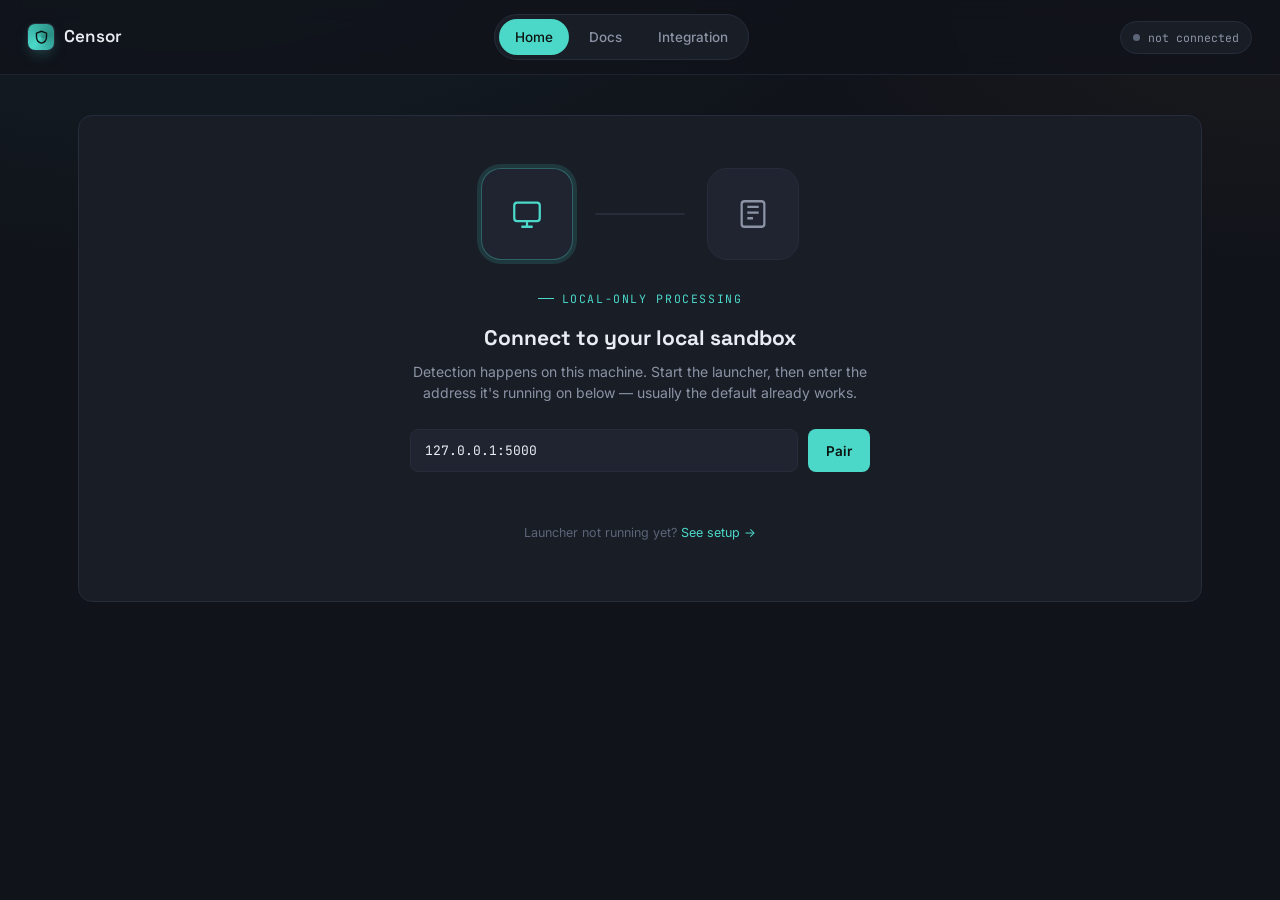
==== index.html @ 6fe1a3d7 "Initial Commit" ====
<!DOCTYPE html>
<html lang="en">
<head>
<meta charset="UTF-8" />
<meta name="viewport" content="width=device-width, initial-scale=1" />
<title>Censor — local content-shield</title>
<link rel="preconnect" href="https://fonts.googleapis.com">
<link href="https://fonts.googleapis.com/css2?family=Space+Grotesk:wght@500;600;700&family=Inter:wght@400;500;600&family=JetBrains+Mono:wght@400;500;600&display=swap" rel="stylesheet">
<link rel="stylesheet" href="styles.css" />
</head>
<body>

<nav class="navbar">
  <a href="#/" class="brand">
    <span class="brand-mark">
      <svg viewBox="0 0 24 24" fill="none" stroke="#0a1512" stroke-width="2.2"><path d="M12 2 4 5v6c0 5 3.4 8.7 8 10 4.6-1.3 8-5 8-10V5l-8-3Z"/></svg>
    </span>
    Censor
  </a>
  <div class="nav-links" id="navLinks">
    <a href="#/" data-route="/">Home</a>
    <a href="#/docs" data-route="/docs">Docs</a>
    <a href="#/integration" data-route="/integration">Integration</a>
  </div>
  <div class="nav-status" id="navStatus">
    <span class="status-dot"></span>
    <span id="navStatusText">not connected</span>
  </div>
</nav>

<div class="shell">

  <section class="view" id="view-home" data-view="/">

    <div id="gate" class="panel gate">
      <div class="pairing">
        <div class="pair-node linked" id="nodeBrowser">
          <svg viewBox="0 0 24 24" fill="none" stroke="currentColor" stroke-width="1.6"><rect x="3" y="4" width="18" height="13" rx="2"/><path d="M8 21h8M12 17v4"/></svg>
        </div>
        <div class="pair-link" id="pairLink"></div>
        <div class="pair-node" id="nodeSandbox">
          <svg viewBox="0 0 24 24" fill="none" stroke="currentColor" stroke-width="1.6"><rect x="4" y="3" width="16" height="18" rx="2"/><path d="M8 7h8M8 11h8M8 15h4"/></svg>
        </div>
      </div>

      <div class="eyebrow" style="justify-content:center">local-only processing</div>
      <h2 id="gateTitle">Pair with your sandbox</h2>
      <p class="gate-sub" id="gateSub">
        Nothing gets analyzed on a server we run. Detection happens on your own machine —
        download the launcher, start the sandbox, and paste the connection code it prints
        below to pair this tab with it.
      </p>

      <form class="connect-form" id="connectForm">
        <input type="text" id="connectInput" placeholder="paste connection code or full URL — e.g. 8f2a-91cd or https://…" autocomplete="off" spellcheck="false" />
        <button type="submit" class="btn btn-accent" id="connectBtn">Pair</button>
      </form>
      <div class="gate-error" id="gateError"></div>
      <p class="gate-hint" id="gateHint">
        Don't have the launcher yet? <a href="#/integration">Get the sandbox script →</a>
      </p>
    </div>

    <div id="app" style="display:none">
      <div class="eyebrow">sandbox paired · <span id="connectedTo" style="color:var(--muted)"></span></div>
      <h1 class="page-title">Analyze &amp; censor</h1>
      <p class="page-sub">Drop an image for instant region detection, or queue mp4s — each video processes independently on your sandbox.</p>

      <div class="app-grid">

        <div style="display:flex; flex-direction:column; gap:18px;">

          <div class="panel">
            <div class="panel-body">
              <label id="dropZone" class="dropzone">
                <input type="file" id="fileInput" accept="image/*,video/mp4" multiple class="hidden" style="display:none" />
                <svg viewBox="0 0 24 24" fill="none" stroke="currentColor" stroke-width="1.6"><path d="M12 16V4M7 9l5-5 5 5M4 20h16"/></svg>
                <div class="dz-label" id="dropLabel">Choose or drag image(s) or mp4(s)</div>
                <div class="dz-sub">Multiple mp4s process concurrently on the sandbox</div>
              </label>
              <button id="analyzeBtn" class="btn btn-accent btn-block" style="margin-top:14px" disabled>
                <svg width="15" height="15" viewBox="0 0 24 24" fill="none" stroke="currentColor" stroke-width="2"><circle cx="12" cy="12" r="9"/><circle cx="12" cy="12" r="2.5"/></svg>
                <span id="analyzeLabel">Analyze &amp; censor</span>
              </button>
              <button id="resetBtn" class="btn btn-ghost btn-block" style="margin-top:8px">Reset</button>
              <div class="status-line" id="statusMsg"></div>
            </div>
          </div>

          <div class="panel">
            <div class="panel-head">Censor options</div>
            <div class="panel-body" style="display:flex; flex-direction:column; gap:16px;">
              <div>
                <div class="field-label">Style</div>
                <div class="opt-row">
                  <label class="chip"><input type="radio" name="style" value="blur" checked /> Blur</label>
                  <label class="chip"><input type="radio" name="style" value="box" /> Black box</label>
                </div>
              </div>
              <div>
                <div class="field-label">Regions</div>
                <div class="opt-row" style="flex-direction:column; gap:10px;">
                  <label class="chip"><input type="checkbox" id="censorGenitals" checked /> Genitalia / anus</label>
                  <label class="chip"><input type="checkbox" id="censorBreasts" checked /> Breasts</label>
                  <label class="chip"><input type="checkbox" id="censorButtocks" /> Buttocks</label>
                  <label class="chip"><input type="checkbox" id="censorFeet" /> Feet</label>
                  <label class="chip"><input type="checkbox" id="censorFace" /> Face</label>
                  <label class="chip"><input type="checkbox" id="censorBelly" /> Belly</label>
                  <label class="chip"><input type="checkbox" id="censorArmpits" /> Armpits</label>
                </div>
              </div>

              <div id="samplingWrap" style="display:none; border-top:1px solid var(--border); padding-top:14px;">
                <div style="display:flex; justify-content:space-between; margin-bottom:6px;">
                  <span class="field-label" style="margin:0">Detection sample rate</span>
                  <span id="sampleValueLabel" style="font-family:var(--font-mono); font-size:11px; color:var(--accent)">every 5 frames</span>
                </div>
                <input type="range" id="sampleEvery" min="1" max="30" value="5" style="width:100%; accent-color:var(--accent)">
              </div>

              <label class="chip" id="showAllWrap" style="border-top:1px solid var(--border); padding-top:14px;">
                <input type="checkbox" id="showAllToggle" /> Show all detected boxes (debug)
              </label>
            </div>
          </div>

          <div class="panel" id="logCard">
            <div class="panel-head">Detection coordinates <span class="muted-tag" id="logCount"></span></div>
            <div class="panel-body" style="max-height:320px; overflow-y:auto;">
              <div id="logEmpty" style="text-align:center; color:var(--muted-2); font-size:13px; padding:30px 0;">
                No regions detected yet. Upload an image and run analysis.
              </div>
              <div id="logList" style="display:none"></div>
            </div>
          </div>
        </div>

        <div class="panel preview-panel" id="previewPanel">
          <button id="focusBackBtn" class="btn btn-ghost" style="display:none; position:absolute; top:14px; left:14px; z-index:10;">← Back</button>
          <div style="position:absolute; top:14px; right:14px; display:flex; gap:8px; z-index:10;">
            <button id="focusBtn" class="btn btn-ghost" title="Expand in-page" style="padding:9px;">
              <svg width="15" height="15" viewBox="0 0 24 24" fill="none" stroke="currentColor" stroke-width="2"><path d="M8 3H5a2 2 0 0 0-2 2v3M16 3h3a2 2 0 0 1 2 2v3M8 21H5a2 2 0 0 1-2-2v-3M16 21h3a2 2 0 0 0 2-2v-3"/></svg>
            </button>
            <button id="fullscreenBtn" class="btn btn-ghost" title="Fullscreen" style="padding:9px;">
              <svg width="15" height="15" viewBox="0 0 24 24" fill="none" stroke="currentColor" stroke-width="2"><path d="M3 8V5a2 2 0 0 1 2-2h3M21 8V5a2 2 0 0 0-2-2h-3M3 16v3a2 2 0 0 0 2 2h3M21 16v3a2 2 0 0 1-2 2h-3"/></svg>
            </button>
          </div>

          <div class="preview-empty" id="canvasPlaceholder">
            <svg viewBox="0 0 24 24" fill="none" stroke="currentColor" stroke-width="1.4"><rect x="3" y="3" width="18" height="18" rx="2"/><circle cx="9" cy="9" r="2"/><path d="m21 15-5-5L5 21"/></svg>
            Upload an image or mp4 to see the preview here
          </div>
          <div style="display:none" id="canvasWrap"><canvas id="canvas"></canvas></div>
          <div style="display:none; flex-direction:column; align-items:center; gap:10px; width:100%;" id="videoWrap">
            <div id="previewVideoLabel" style="font-size:13px; font-weight:600; color:var(--muted)"></div>
            <video id="previewVideo" controls style="width:100%; max-height:75vh; border-radius:10px; background:#000;"></video>
          </div>
        </div>
      </div>

      <div class="panel" id="videoQueuePanel" style="display:none; margin-top:22px;">
        <div class="panel-head">Video queue <span class="muted-tag">sandbox caps GPU work — extras queue automatically</span></div>
        <div class="panel-body" style="display:grid; grid-template-columns:1fr 1fr; gap:14px;" id="videoQueueList"></div>
      </div>
    </div>
  </section>

  <section class="view" id="view-docs" data-view="/docs">
    <div class="eyebrow">reference</div>
    <h1 class="page-title">Docs</h1>
    <p class="page-sub">How pairing works, what gets detected, and every option in the UI.</p>

    <div class="docs-grid">
      <div class="docs-nav">
        <a href="#doc-model">Detection model</a>
        <a href="#doc-pairing">Pairing &amp; codes</a>
        <a href="#doc-images">Images</a>
        <a href="#doc-video">Video queue</a>
        <a href="#doc-privacy">Privacy model</a>
      </div>
      <div>
        <div class="doc-section" id="doc-model">
          <h3>What the detector sees</h3>
          <p>The sandbox runs NudeNet, an object detector that returns bounding boxes for specific
            body regions — not a single whole-image score. That's what lets the UI censor only the
            regions you've selected instead of blacking out the whole frame.</p>
          <div class="callout">NudeNet only has classes for human body regions (genitalia, breasts,
            buttocks, feet, face, belly, armpits). There are no classes for anything else, so there's
            nothing for the app to detect outside that list.</div>
        </div>
        <div class="doc-section" id="doc-pairing">
          <h3>Pairing &amp; connection codes</h3>
          <p>The launcher script starts a detector process on your machine, then opens a tunnel so this
            page can reach it, and prints a short code. Entering that code (or the full URL it also
            prints) on the Home tab is the only way this site ever learns where your sandbox lives —
            nothing is registered or stored anywhere else.</p>
          <p>Codes are single-session: closing the launcher, or restarting it, invalidates the old one.
            The address bar can also carry a code directly, as
            <code style="font-family:var(--font-mono); color:var(--accent)">/u/&lt;code&gt;</code> — useful
            for re-opening a tab without retyping it, not for sharing your sandbox with anyone else.</p>
        </div>
        <div class="doc-section" id="doc-images">
          <h3>Images</h3>
          <p>Upload one image at a time. It's sent to your sandbox once, boxes come back, and everything
            after that — blur radius, box vs. blur, which regions are active — is redrawn instantly in
            the browser with no further round trip.</p>
        </div>
        <div class="doc-section" id="doc-video">
          <h3>Video queue</h3>
          <p>Each mp4 becomes its own job with its own progress bar and runs independently, so queuing a
            second video doesn't block the first. The sandbox samples every N frames (you're asked per
            video), runs detection only on those, and interpolates boxes for the frames in between so the
            censor doesn't flicker. The sandbox caps how many videos run detection at once — extras wait
            their turn automatically, decoding and encoding still happen in parallel.</p>
        </div>
        <div class="doc-section" id="doc-privacy">
          <h3>Privacy model</h3>
          <p>Detection and censoring both happen on your machine. This page only ever talks to the address
            behind your connection code — it has no separate backend of its own and keeps no copy of
            anything you upload.</p>
        </div>
      </div>
    </div>
  </section>

  <section class="view" id="view-integration" data-view="/integration">
    <div class="eyebrow">setup</div>
    <h1 class="page-title">Integration</h1>
    <p class="page-sub">Get the sandbox running locally, then pair this tab with it.</p>

    <ol class="step-list">
      <li><strong>Install the launcher.</strong> Requires Python 3.9+ and ffmpeg on your PATH.
        <pre class="code-block" style="margin-top:10px"><span class="c-muted"># from the toolkit folder</span>
pip install -r requirements.txt</pre>
      </li>
      <li><strong>Start the sandbox.</strong> This boots the local detector and opens a tunnel to it.
        <pre class="code-block" style="margin-top:10px">python connect_launcher.py</pre>
      </li>
      <li><strong>Confirm the prompt.</strong> The launcher shows a HUD and asks before it starts
        anything or exposes a tunnel — nothing runs silently.
        <pre class="code-block" style="margin-top:10px"><span class="c-accent">Start local sandbox?</span> [Y/n] y
<span class="c-muted">[■■■■■■■■■□□] booting detector… 82%</span></pre>
      </li>
      <li><strong>Copy the code it prints.</strong>
        <pre class="code-block" style="margin-top:10px"><span class="c-muted">sandbox ready. pair this tab with:</span>
<span class="c-accent">https://itsmarwan.github.io/censor/u/8f2a91cd</span>
<span class="c-muted">or just the code:</span> <span class="c-accent">8f2a91cd</span></pre>
      </li>
      <li><strong>Paste it into the Home tab</strong> and click Pair. The UI unlocks once the
        connection is confirmed.</li>
    </ol>

    <div class="callout warn" style="margin-top:8px">
      <strong>About the masked URL:</strong> the <code style="font-family:var(--font-mono)">/u/&lt;code&gt;</code>
      link is a cosmetic address for this static site — it decodes to your sandbox's real tunnel
      address entirely in your own browser. It isn't a hidden relay server run by us; nobody but you
      and whoever you hand the code to can use it, and the tunnel only lives as long as the launcher
      is running.
    </div>

    <div class="doc-section" style="margin-top:44px">
      <h3>Files in the toolkit</h3>
      <p><code style="font-family:var(--font-mono); color:var(--accent)">app.py</code> — the Flask
        detector (NudeNet), unchanged detection logic, image + video endpoints.</p>
      <p><code style="font-family:var(--font-mono); color:var(--accent)">connect_launcher.py</code> —
        the HUD script: starts <code style="font-family:var(--font-mono)">app.py</code>, opens the
        tunnel, prints your pairing code.</p>
      <p><code style="font-family:var(--font-mono); color:var(--accent)">requirements.txt</code> —
        everything <code style="font-family:var(--font-mono)">pip install -r</code> needs.</p>
    </div>
  </section>

</div>

<script src="app.js"></script>
</body>
</html>
---- styles.css ----
:root {
  --bg: #10131a;
  --bg-grid: #151a22;
  --panel: #191d26;
  --panel-2: #1f2430;
  --border: #262c3a;
  --border-soft: #1e2330;
  --text: #e9ecf2;
  --muted: #8b93a5;
  --muted-2: #5c6478;
  --accent: #4bd8c9;
  --accent-dim: rgba(75, 216, 201, 0.14);
  --accent-line: rgba(75, 216, 201, 0.35);
  --warn: #f0a857;
  --warn-dim: rgba(240, 168, 87, 0.14);
  --danger: #ef5d6f;
  --danger-dim: rgba(239, 93, 111, 0.14);

  --font-display: "Space Grotesk", sans-serif;
  --font-body: "Inter", sans-serif;
  --font-mono: "JetBrains Mono", monospace;

  --radius: 14px;
  --radius-sm: 8px;
}

* { box-sizing: border-box; }
html { scroll-behavior: smooth; }

body {
  margin: 0;
  background:
    radial-gradient(1200px 600px at 15% -10%, rgba(75,216,201,0.07), transparent 60%),
    radial-gradient(900px 500px at 100% 0%, rgba(240,168,87,0.05), transparent 55%),
    var(--bg);
  color: var(--text);
  font-family: var(--font-body);
  line-height: 1.5;
  min-height: 100vh;
}

a { color: inherit; }

:focus-visible {
  outline: 2px solid var(--accent);
  outline-offset: 2px;
  border-radius: 4px;
}

@media (prefers-reduced-motion: reduce) {
  *, *::before, *::after { animation-duration: 0.001ms !important; transition-duration: 0.001ms !important; }
}

.navbar {
  position: sticky;
  top: 0;
  z-index: 40;
  display: flex;
  align-items: center;
  justify-content: space-between;
  padding: 14px 28px;
  background: rgba(16, 19, 26, 0.82);
  backdrop-filter: blur(10px);
  border-bottom: 1px solid var(--border-soft);
}

.brand {
  display: flex;
  align-items: center;
  gap: 10px;
  font-family: var(--font-display);
  font-weight: 600;
  font-size: 17px;
  letter-spacing: 0.01em;
  text-decoration: none;
}

.brand-mark {
  width: 26px;
  height: 26px;
  border-radius: 7px;
  background: conic-gradient(from 220deg, var(--accent), #2a8f84 60%, var(--accent));
  display: grid;
  place-items: center;
  box-shadow: 0 0 0 1px var(--border), 0 6px 16px -6px rgba(75,216,201,0.55);
}
.brand-mark svg { width: 15px; height: 15px; }

.nav-links {
  display: flex;
  gap: 4px;
  padding: 4px;
  background: var(--panel);
  border: 1px solid var(--border);
  border-radius: 999px;
}

.nav-links a {
  text-decoration: none;
  font-size: 13.5px;
  font-weight: 500;
  color: var(--muted);
  padding: 8px 16px;
  border-radius: 999px;
  transition: color 0.15s ease, background 0.15s ease;
}
.nav-links a:hover { color: var(--text); }
.nav-links a.active {
  color: #0d1410;
  background: var(--accent);
}

.nav-status {
  display: flex;
  align-items: center;
  gap: 8px;
  font-family: var(--font-mono);
  font-size: 11.5px;
  color: var(--muted);
  padding: 7px 12px;
  border: 1px solid var(--border);
  border-radius: 999px;
  background: var(--panel);
}
.status-dot { width: 7px; height: 7px; border-radius: 50%; background: var(--muted-2); flex: none; }
.nav-status.live .status-dot { background: var(--accent); box-shadow: 0 0 0 3px var(--accent-dim); animation: pulse 1.8s ease-in-out infinite; }
.nav-status.live { color: var(--accent); border-color: var(--accent-line); }
@keyframes pulse { 0%,100% { box-shadow: 0 0 0 2px var(--accent-dim);} 50% { box-shadow: 0 0 0 5px transparent; } }

.shell { max-width: 1180px; margin: 0 auto; padding: 40px 28px 90px; }
.view { display: none; }
.view.active { display: block; animation: fade-up 0.35s ease both; }
@keyframes fade-up { from { opacity: 0; transform: translateY(6px);} to { opacity: 1; transform: translateY(0);} }

.eyebrow {
  font-family: var(--font-mono);
  font-size: 11.5px;
  letter-spacing: 0.14em;
  text-transform: uppercase;
  color: var(--accent);
  display: flex;
  align-items: center;
  gap: 8px;
  margin-bottom: 14px;
}
.eyebrow::before { content: ""; width: 16px; height: 1px; background: var(--accent); }

h1.page-title {
  font-family: var(--font-display);
  font-size: clamp(30px, 4vw, 42px);
  font-weight: 600;
  letter-spacing: -0.015em;
  margin: 0 0 12px;
}
.page-sub { color: var(--muted); font-size: 15.5px; max-width: 620px; margin: 0 0 36px; }

.panel {
  background: var(--panel);
  border: 1px solid var(--border);
  border-radius: var(--radius);
}
.panel-head {
  padding: 16px 20px;
  border-bottom: 1px solid var(--border);
  display: flex;
  align-items: center;
  gap: 10px;
  font-weight: 600;
  font-size: 13.5px;
  color: var(--text);
}
.panel-head .muted-tag { margin-left: auto; font-family: var(--font-mono); font-size: 11px; color: var(--muted); }
.panel-body { padding: 20px; }

.gate {
  padding: 46px 34px;
  text-align: center;
  position: relative;
  overflow: hidden;
}
.pairing {
  display: flex;
  align-items: center;
  justify-content: center;
  gap: 22px;
  margin: 6px 0 30px;
}
.pair-node {
  width: 92px; height: 92px;
  border-radius: 20px;
  background: var(--panel-2);
  border: 1px solid var(--border);
  display: grid;
  place-items: center;
  color: var(--muted);
  transition: border-color 0.3s ease, color 0.3s ease, box-shadow 0.3s ease;
}
.pair-node svg { width: 34px; height: 34px; }
.pair-node.pulsing { animation: node-pulse 1.6s ease-in-out infinite; }
@keyframes node-pulse { 0%,100% { box-shadow: 0 0 0 0 var(--accent-dim);} 50% { box-shadow: 0 0 0 10px transparent;} }
.pair-node.linked { border-color: var(--accent-line); color: var(--accent); box-shadow: 0 0 0 4px var(--accent-dim); }

.pair-link { width: 90px; height: 2px; position: relative; background: var(--border); border-radius: 2px; overflow: hidden; }
.pair-link::after {
  content: "";
  position: absolute; inset: 0;
  background: repeating-linear-gradient(90deg, var(--accent) 0 8px, transparent 8px 16px);
  transform: translateX(-100%);
  opacity: 0.55;
}
.pair-link.connecting::after { animation: link-scan 0.9s linear infinite; opacity: 1; }
.pair-link.linked { background: var(--accent); }
.pair-link.linked::after { display: none; }
@keyframes link-scan { to { transform: translateX(0%); } }

.gate h2 { font-family: var(--font-display); font-size: 21px; margin: 0 0 8px; }
.gate p.gate-sub { color: var(--muted); font-size: 14px; max-width: 460px; margin: 0 auto 26px; }

.connect-form { display: flex; gap: 10px; max-width: 460px; margin: 0 auto; }
.connect-form input {
  flex: 1;
  background: var(--panel-2);
  border: 1px solid var(--border);
  color: var(--text);
  font-family: var(--font-mono);
  font-size: 13px;
  padding: 12px 14px;
  border-radius: var(--radius-sm);
}
.connect-form input::placeholder { color: var(--muted-2); }

.btn {
  font-family: var(--font-body);
  font-weight: 600;
  font-size: 13.5px;
  border: none;
  border-radius: var(--radius-sm);
  padding: 12px 18px;
  cursor: pointer;
  transition: filter 0.15s ease, transform 0.1s ease;
  display: inline-flex; align-items: center; gap: 8px; justify-content: center;
}
.btn:active { transform: translateY(1px); }
.btn-accent { background: var(--accent); color: #0a1512; }
.btn-accent:hover { filter: brightness(1.08); }
.btn-ghost { background: var(--panel-2); color: var(--text); border: 1px solid var(--border); }
.btn-ghost:hover { border-color: var(--muted-2); }
.btn:disabled { opacity: 0.5; cursor: not-allowed; }
.btn-block { width: 100%; }

.gate-error { color: var(--danger); font-size: 12.5px; margin-top: 14px; font-family: var(--font-mono); min-height: 16px; }
.gate-hint { margin-top: 22px; font-size: 12.5px; color: var(--muted-2); }
.gate-hint a { color: var(--accent); text-decoration: none; }
.gate-hint a:hover { text-decoration: underline; }

.app-grid { display: grid; grid-template-columns: 340px 1fr; gap: 22px; align-items: start; }
@media (max-width: 980px) { .app-grid { grid-template-columns: 1fr; } }

.dropzone {
  display: block;
  border: 1.5px dashed var(--border);
  border-radius: var(--radius);
  padding: 28px 16px;
  text-align: center;
  cursor: pointer;
  background: var(--panel-2);
  transition: border-color 0.15s ease, background 0.15s ease;
}
.dropzone:hover, .dropzone.drag { border-color: var(--accent); background: var(--accent-dim); }
.dropzone svg { width: 26px; height: 26px; color: var(--muted); margin-bottom: 8px; }
.dropzone .dz-label { font-size: 13.5px; font-weight: 500; }
.dropzone .dz-sub { font-size: 11.5px; color: var(--muted); margin-top: 4px; }

.field-label { font-family: var(--font-mono); font-size: 10.5px; letter-spacing: 0.08em; text-transform: uppercase; color: var(--muted); margin-bottom: 10px; }

.opt-row { display: flex; gap: 16px; flex-wrap: wrap; }
.chip {
  display: flex; align-items: center; gap: 7px;
  font-size: 13px; color: var(--text);
  cursor: pointer; user-select: none;
}
.chip input { accent-color: var(--accent); width: 15px; height: 15px; }

.status-line { font-size: 12px; min-height: 16px; margin-top: 10px; }
.status-line.ok { color: var(--accent); }
.status-line.error { color: var(--danger); }
.status-line.info { color: var(--muted); }

.preview-panel {
  min-height: 480px;
  display: flex; align-items: center; justify-content: center;
  position: relative;
  padding: 20px;
}
.preview-empty { color: var(--muted-2); display: flex; flex-direction: column; align-items: center; gap: 10px; font-size: 13.5px; }
.preview-empty svg { width: 46px; height: 46px; opacity: 0.5; }
canvas { max-width: 100%; max-height: 78vh; border-radius: var(--radius-sm); }

.log-row {
  background: var(--panel-2);
  border: 1px solid var(--border);
  border-radius: var(--radius-sm);
  padding: 12px 13px;
  margin-bottom: 10px;
  font-size: 12.5px;
}
.log-row .lr-top { display: flex; justify-content: space-between; align-items: center; margin-bottom: 8px; }
.log-row .lr-class { font-weight: 600; color: var(--accent); text-transform: capitalize; }
.log-row .lr-score { font-family: var(--font-mono); font-size: 11px; color: var(--muted); }
.log-coords { display: grid; grid-template-columns: 1fr 1fr; gap: 6px; font-family: var(--font-mono); font-size: 11px; color: var(--muted); background: var(--bg); border: 1px solid var(--border-soft); border-radius: 6px; padding: 8px; margin-bottom: 8px; }
.tag { font-size: 10.5px; font-weight: 700; padding: 2px 8px; border-radius: 999px; text-transform: uppercase; letter-spacing: 0.04em; }
.tag.censored { background: var(--danger-dim); color: var(--danger); }
.tag.ignored { background: var(--panel); color: var(--muted); border: 1px solid var(--border); }

.queue-card { background: var(--panel-2); border: 1px solid var(--border); border-radius: var(--radius-sm); padding: 15px; }
.queue-card.done { border-color: var(--accent-line); }
.queue-name { font-size: 13px; font-weight: 600; }
.progress-bar { height: 6px; border-radius: 999px; background: var(--bg); overflow: hidden; margin-top: 8px; }
.progress-fill { height: 100%; background: var(--accent); transition: width 0.2s ease; }

.docs-grid { display: grid; grid-template-columns: 220px 1fr; gap: 34px; }
@media (max-width: 900px) { .docs-grid { grid-template-columns: 1fr; } }
.docs-nav { position: sticky; top: 90px; display: flex; flex-direction: column; gap: 4px; align-self: start; }
.docs-nav a { text-decoration: none; font-size: 13px; color: var(--muted); padding: 8px 10px; border-radius: 8px; }
.docs-nav a:hover { color: var(--text); background: var(--panel-2); }

.doc-section { margin-bottom: 46px; }
.doc-section h3 { font-family: var(--font-display); font-size: 19px; margin: 0 0 12px; }
.doc-section p { color: var(--muted); font-size: 14px; max-width: 700px; }
pre.code-block {
  background: #0d1017;
  border: 1px solid var(--border);
  border-radius: var(--radius-sm);
  padding: 16px 18px;
  overflow-x: auto;
  font-family: var(--font-mono);
  font-size: 12.5px;
  color: #cdd6e3;
  line-height: 1.6;
}
.code-block .c-accent { color: var(--accent); }
.code-block .c-muted { color: var(--muted-2); }

.step-list { list-style: none; margin: 0; padding: 0; counter-reset: step; }
.step-list li {
  counter-increment: step;
  position: relative;
  padding-left: 40px;
  margin-bottom: 18px;
  font-size: 14px;
  color: var(--muted);
}
.step-list li::before {
  content: counter(step);
  position: absolute; left: 0; top: -2px;
  width: 26px; height: 26px;
  border-radius: 8px;
  background: var(--accent-dim);
  color: var(--accent);
  font-family: var(--font-mono);
  font-size: 12px;
  display: grid; place-items: center;
  font-weight: 700;
}
.step-list strong { color: var(--text); }

.callout {
  border: 1px solid var(--border);
  border-left: 3px solid var(--accent);
  background: var(--panel-2);
  border-radius: 0 10px 10px 0;
  padding: 14px 16px;
  font-size: 13px;
  color: var(--muted);
}
.callout.warn { border-left-color: var(--warn); }
.callout strong { color: var(--text); }

@media (max-width: 720px) {
  .navbar {
    flex-wrap: wrap;
    padding: 12px 16px;
    gap: 10px;
  }
  .brand { font-size: 15.5px; }
  .nav-links {
    order: 3;
    width: 100%;
    justify-content: center;
    overflow-x: auto;
  }
  .nav-links a { padding: 8px 14px; font-size: 13px; white-space: nowrap; }
  .nav-status { font-size: 10.5px; padding: 6px 10px; margin-left: auto; }

  .shell { padding: 24px 16px 70px; }
  .page-sub { margin-bottom: 26px; }

  .gate { padding: 30px 18px; }
  .pairing { gap: 14px; margin-bottom: 24px; }
  .pair-node { width: 68px; height: 68px; border-radius: 16px; }
  .pair-node svg { width: 26px; height: 26px; }
  .pair-link { width: 44px; }

  .connect-form { flex-direction: column; }
  .connect-form input { width: 100%; }
  .connect-form .btn { width: 100%; }

  .app-grid { gap: 16px; }
  .preview-panel { min-height: 320px; padding: 14px; }
  canvas { max-height: 60vh; }

  #videoQueueList { grid-template-columns: 1fr !important; }

  .docs-grid { gap: 22px; }
  .docs-nav {
    position: static;
    flex-direction: row;
    flex-wrap: wrap;
    gap: 6px;
    padding-bottom: 14px;
    border-bottom: 1px solid var(--border-soft);
    margin-bottom: 6px;
  }
  .docs-nav a { padding: 7px 10px; }

  .opt-row { gap: 12px; }
  .log-coords { grid-template-columns: 1fr 1fr; }

  .btn { padding: 12px 16px; font-size: 13px; }
}

@media (max-width: 380px) {
  .nav-status span:not(.status-dot) { display: none; }
  .nav-status { padding: 7px; border-radius: 50%; }
}
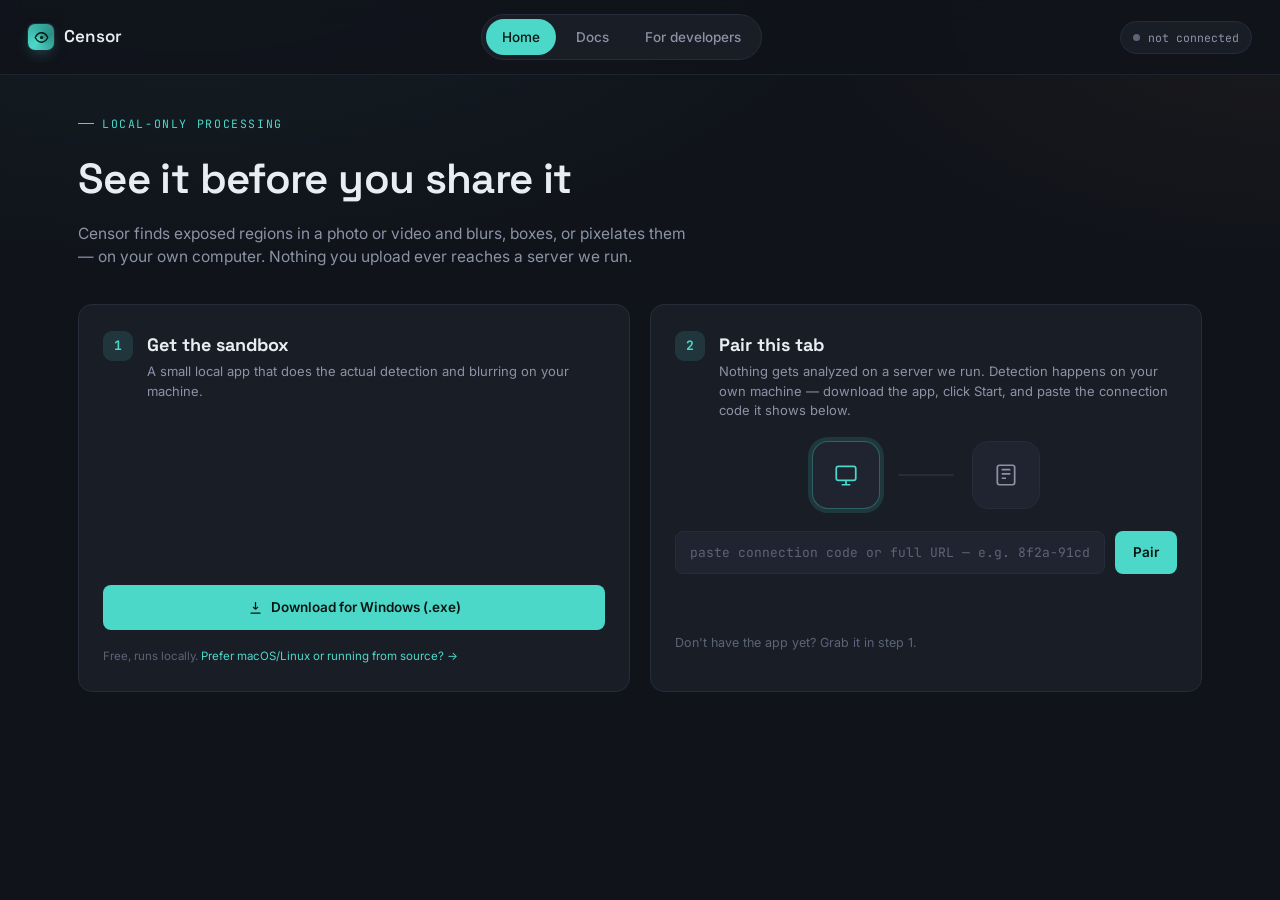
==== commit 0c8edae5: "v2" ====
--- a/index.html
+++ b/index.html
@@ -3,7 +3,27 @@
 <head>
 <meta charset="UTF-8" />
 <meta name="viewport" content="width=device-width, initial-scale=1" />
-<title>Censor — local content-shield</title>
+<title>Censor — see it before you share it</title>
+<meta name="description" content="Detect and blur explicit regions in photos and video, entirely on your own machine. No server storage, no account, nothing uploaded." />
+<meta name="theme-color" content="#10131a" />
+
+<meta property="og:type" content="website" />
+<meta property="og:title" content="Censor — see it before you share it" />
+<meta property="og:description" content="Detect and blur explicit regions in photos and video, entirely on your own machine. Nothing is uploaded to a server." />
+<meta property="og:image" content="https://itsmarwan.github.io/censor/assets/og-image.png" />
+<meta property="og:image:width" content="1200" />
+<meta property="og:image:height" content="630" />
+<meta property="og:url" content="https://itsmarwan.github.io/censor/" />
+<meta property="og:site_name" content="Censor" />
+<meta name="twitter:card" content="summary_large_image" />
+<meta name="twitter:title" content="Censor — see it before you share it" />
+<meta name="twitter:description" content="Detect and blur explicit regions in photos and video, entirely on your own machine." />
+<meta name="twitter:image" content="https://itsmarwan.github.io/censor/assets/og-image.png" />
+<link rel="icon" href="assets/brand-mark.svg" type="image/svg+xml" />
+<link rel="alternate icon" href="favicon.ico" />
+<link rel="apple-touch-icon" href="assets/brand-mark.svg" />
+<link rel="manifest" href="manifest.webmanifest" />
+
 <link rel="preconnect" href="https://fonts.googleapis.com">
 <link href="https://fonts.googleapis.com/css2?family=Space+Grotesk:wght@500;600;700&family=Inter:wght@400;500;600&family=JetBrains+Mono:wght@400;500;600&display=swap" rel="stylesheet">
 <link rel="stylesheet" href="styles.css" />
@@ -11,16 +31,19 @@
 <body>
 
 <nav class="navbar">
-  <a href="#/" class="brand">
+  <a href="#/" class="brand" data-route-link data-route="/">
     <span class="brand-mark">
-      <svg viewBox="0 0 24 24" fill="none" stroke="#0a1512" stroke-width="2.2"><path d="M12 2 4 5v6c0 5 3.4 8.7 8 10 4.6-1.3 8-5 8-10V5l-8-3Z"/></svg>
+      <svg viewBox="0 0 24 24" fill="none" stroke="#0a1512" stroke-width="2.1">
+        <path d="M2 12c2.6-5.2 6.2-7.6 10-7.6s7.4 2.4 10 7.6c-2.6 5.2-6.2 7.6-10 7.6S4.6 17.2 2 12Z"/>
+        <circle cx="12" cy="12" r="2.5" fill="#0a1512" stroke="none"/>
+      </svg>
     </span>
     Censor
   </a>
   <div class="nav-links" id="navLinks">
     <a href="#/" data-route="/">Home</a>
     <a href="#/docs" data-route="/docs">Docs</a>
-    <a href="#/integration" data-route="/integration">Integration</a>
+    <a href="#/integration" data-route="/integration">For developers</a>
   </div>
   <div class="nav-status" id="navStatus">
     <span class="status-dot"></span>
@@ -32,33 +55,116 @@
 
   <section class="view" id="view-home" data-view="/">
 
-    <div id="gate" class="panel gate">
-      <div class="pairing">
-        <div class="pair-node linked" id="nodeBrowser">
-          <svg viewBox="0 0 24 24" fill="none" stroke="currentColor" stroke-width="1.6"><rect x="3" y="4" width="18" height="13" rx="2"/><path d="M8 21h8M12 17v4"/></svg>
-        </div>
-        <div class="pair-link" id="pairLink"></div>
-        <div class="pair-node" id="nodeSandbox">
-          <svg viewBox="0 0 24 24" fill="none" stroke="currentColor" stroke-width="1.6"><rect x="4" y="3" width="16" height="18" rx="2"/><path d="M8 7h8M8 11h8M8 15h4"/></svg>
+    <div id="gate" class="onboarding">
+
+      <div class="eyebrow">local-only processing</div>
+      <h1 class="page-title">See it before you share it</h1>
+      <p class="page-sub">Censor finds exposed regions in a photo or video and blurs, boxes, or pixelates them — on your own computer. Nothing you upload ever reaches a server we run.</p>
+
+      <div class="steps-row">
+
+        <div class="panel step-card">
+          <div class="step-card-head">
+            <span class="step-num">1</span>
+            <div>
+              <h2>Get the sandbox</h2>
+              <p>A small local app that does the actual detection and blurring on your machine.</p>
+            </div>
+          </div>
+
+          <div id="downloadIdle" class="download-block">
+            <a id="downloadAppBtn" class="btn btn-accent btn-block" href="downloads/CensorSandbox-Setup.exe" download>
+              <svg width="15" height="15" viewBox="0 0 24 24" fill="none" stroke="currentColor" stroke-width="2"><path d="M12 3v12m0 0 4-4m-4 4-4-4M4 21h16"/></svg>
+              <span>Download for Windows (.exe)</span>
+            </a>
+            <p class="step-fine">Free, runs locally. <a href="#/integration" data-route-link data-route="/integration">Prefer macOS/Linux or running from source? →</a></p>
+          </div>
+
+          <div id="downloadPreparing" class="download-block" style="display:none">
+            <div class="btn btn-ghost btn-block" style="cursor:default">
+              <span class="spinner" aria-hidden="true"></span>
+              <span>Preparing your download…</span>
+            </div>
+          </div>
+
+          <div id="downloadDone" class="download-block" style="display:none">
+            <div class="download-confirm">
+              <svg width="17" height="17" viewBox="0 0 24 24" fill="none" stroke="currentColor" stroke-width="2.2"><path d="M4 12.5 9.5 18 20 6"/></svg>
+              <div>
+                <strong>CensorSandbox-Setup.exe</strong> is downloading
+                <div class="step-fine">Open it once it finishes — Windows may show an "unknown publisher" warning, that's expected for a new app; click "More info → Run anyway."</div>
+              </div>
+            </div>
+          </div>
+        </div>
+
+        <div class="panel step-card">
+          <div class="step-card-head">
+            <span class="step-num">2</span>
+            <div>
+              <h2 id="gateTitle">Pair this tab</h2>
+              <p id="gateSub">Nothing gets analyzed on a server we run. Detection happens on your own machine — download the app, click Start, and paste the connection code it shows below.</p>
+            </div>
+          </div>
+
+          <div class="pairing">
+            <div class="pair-node linked" id="nodeBrowser">
+              <svg viewBox="0 0 24 24" fill="none" stroke="currentColor" stroke-width="1.6"><rect x="3" y="4" width="18" height="13" rx="2"/><path d="M8 21h8M12 17v4"/></svg>
+            </div>
+            <div class="pair-link" id="pairLink"></div>
+            <div class="pair-node" id="nodeSandbox">
+              <svg viewBox="0 0 24 24" fill="none" stroke="currentColor" stroke-width="1.6"><rect x="4" y="3" width="16" height="18" rx="2"/><path d="M8 7h8M8 11h8M8 15h4"/></svg>
+            </div>
+          </div>
+
+          <form class="connect-form" id="connectForm">
+            <input type="text" id="connectInput" placeholder="paste connection code or full URL — e.g. 8f2a-91cd or https://…" autocomplete="off" spellcheck="false" />
+            <button type="submit" class="btn btn-accent" id="connectBtn">Pair</button>
+          </form>
+          <div class="gate-error" id="gateError"></div>
+          <p class="gate-hint" id="gateHint">Don't have the app yet? Grab it in step 1.</p>
         </div>
       </div>
 
-      <div class="eyebrow" style="justify-content:center">local-only processing</div>
-      <h2 id="gateTitle">Pair with your sandbox</h2>
-      <p class="gate-sub" id="gateSub">
-        Nothing gets analyzed on a server we run. Detection happens on your own machine —
-        download the launcher, start the sandbox, and paste the connection code it prints
-        below to pair this tab with it.
-      </p>
-
-      <form class="connect-form" id="connectForm">
-        <input type="text" id="connectInput" placeholder="paste connection code or full URL — e.g. 8f2a-91cd or https://…" autocomplete="off" spellcheck="false" />
-        <button type="submit" class="btn btn-accent" id="connectBtn">Pair</button>
-      </form>
-      <div class="gate-error" id="gateError"></div>
-      <p class="gate-hint" id="gateHint">
-        Don't have the launcher yet? <a href="#/integration">Get the sandbox script →</a>
-      </p>
+      <div class="panel walkthrough" id="walkthroughPanel" style="display:none">
+        <div class="panel-head">What you'll see when you open it</div>
+        <div class="panel-body walkthrough-body">
+          <div class="walkthrough-art" aria-hidden="true">
+            <svg viewBox="0 0 380 300" xmlns="http://www.w3.org/2000/svg">
+              <rect x="1" y="1" width="378" height="298" rx="14" fill="#191d26" stroke="#262c3a"/>
+              <rect x="1" y="1" width="378" height="34" rx="14" fill="#1f2430"/>
+              <circle cx="20" cy="18" r="5" fill="#4bd8c9"/>
+              <text x="34" y="22" font-family="JetBrains Mono, monospace" font-size="11" fill="#8b93a5">Censor Sandbox</text>
+              <circle cx="352" cy="18" r="5" fill="#262c3a"/>
+
+              <rect x="24" y="52" width="332" height="46" rx="10" fill="#1f2430"/>
+              <circle cx="46" cy="75" r="6" fill="#4bd8c9"/>
+              <text x="62" y="72" font-family="Inter, sans-serif" font-size="12" font-weight="600" fill="#e9ecf2">Sandbox ready</text>
+              <text x="62" y="87" font-family="Inter, sans-serif" font-size="10.5" fill="#8b93a5">Detector running on this machine</text>
+
+              <text x="24" y="120" font-family="JetBrains Mono, monospace" font-size="9.5" letter-spacing="1" fill="#5c6478">YOUR PAIRING CODE</text>
+              <rect x="24" y="128" width="332" height="42" rx="10" fill="#10131a" stroke="#262c3a"/>
+              <text x="40" y="154" font-family="JetBrains Mono, monospace" font-size="15" fill="#4bd8c9">8f2a-91cd-3e07</text>
+
+              <rect x="24" y="182" width="160" height="34" rx="8" fill="#4bd8c9"/>
+              <text x="60" y="203" font-family="Inter, sans-serif" font-size="11.5" font-weight="700" fill="#0a1512">Copy code</text>
+              <rect x="196" y="182" width="160" height="34" rx="8" fill="#262c3a"/>
+              <text x="222" y="203" font-family="Inter, sans-serif" font-size="11.5" font-weight="600" fill="#e9ecf2">Open pairing page</text>
+
+              <text x="24" y="250" font-family="Inter, sans-serif" font-size="10.5" fill="#5c6478">Leave this window open while you use the site.</text>
+              <text x="24" y="266" font-family="Inter, sans-serif" font-size="10.5" fill="#5c6478">Closing it disconnects your sandbox immediately.</text>
+
+              <rect x="24" y="128" width="332" height="42" fill="#4bd8c9" opacity="0.08"/>
+            </svg>
+          </div>
+          <ol class="step-list walkthrough-steps">
+            <li><strong>Open the app</strong> you downloaded and click <strong>Start sandbox</strong>.</li>
+            <li>Wait a few seconds while it boots the local detector — a progress bar shows this.</li>
+            <li>It shows a <strong>pairing code</strong>, like the box on the left. Click <strong>Copy code</strong>.</li>
+            <li>Come back here and paste it into <strong>step 2</strong> above, then click <strong>Pair</strong>.</li>
+          </ol>
+        </div>
+      </div>
     </div>
 
     <div id="app" style="display:none">
@@ -78,6 +184,12 @@
                 <div class="dz-label" id="dropLabel">Choose or drag image(s) or mp4(s)</div>
                 <div class="dz-sub">Multiple mp4s process concurrently on the sandbox</div>
               </label>
+
+              <label class="chip pre-blur-chip">
+                <input type="checkbox" id="preBlurToggle" checked />
+                <span>Blur photo until it's been scanned</span>
+              </label>
+
               <button id="analyzeBtn" class="btn btn-accent btn-block" style="margin-top:14px" disabled>
                 <svg width="15" height="15" viewBox="0 0 24 24" fill="none" stroke="currentColor" stroke-width="2"><circle cx="12" cy="12" r="9"/><circle cx="12" cy="12" r="2.5"/></svg>
                 <span id="analyzeLabel">Analyze &amp; censor</span>
@@ -92,9 +204,36 @@
             <div class="panel-body" style="display:flex; flex-direction:column; gap:16px;">
               <div>
                 <div class="field-label">Style</div>
-                <div class="opt-row">
-                  <label class="chip"><input type="radio" name="style" value="blur" checked /> Blur</label>
-                  <label class="chip"><input type="radio" name="style" value="box" /> Black box</label>
+                <div class="swatch-row" id="styleSwatches">
+                  <label class="swatch">
+                    <input type="radio" name="style" value="blur" checked />
+                    <span class="swatch-preview swatch-blur"></span>
+                    <span class="swatch-label">Gaussian blur</span>
+                  </label>
+                  <label class="swatch">
+                    <input type="radio" name="style" value="pixelate" />
+                    <span class="swatch-preview swatch-pixelate"></span>
+                    <span class="swatch-label">Pixelate</span>
+                  </label>
+                  <label class="swatch">
+                    <input type="radio" name="style" value="frosted" />
+                    <span class="swatch-preview swatch-frosted"></span>
+                    <span class="swatch-label">Frosted glass</span>
+                  </label>
+                  <label class="swatch">
+                    <input type="radio" name="style" value="box" />
+                    <span class="swatch-preview swatch-box"></span>
+                    <span class="swatch-label">Black box</span>
+                  </label>
+                  <label class="swatch">
+                    <input type="radio" name="style" value="solid" />
+                    <span class="swatch-preview swatch-solid" id="solidSwatchPreview"></span>
+                    <span class="swatch-label">Solid color</span>
+                  </label>
+                </div>
+                <div id="solidColorWrap" style="display:none; margin-top:10px; align-items:center; gap:10px;">
+                  <input type="color" id="solidColorInput" value="#0a0a0a" />
+                  <span class="step-fine" style="margin:0">Fill color for the "Solid color" style</span>
                 </div>
               </div>
               <div>
@@ -137,7 +276,13 @@
 
         <div class="panel preview-panel" id="previewPanel">
           <button id="focusBackBtn" class="btn btn-ghost" style="display:none; position:absolute; top:14px; left:14px; z-index:10;">← Back</button>
-          <div style="position:absolute; top:14px; right:14px; display:flex; gap:8px; z-index:10;">
+          <div class="preview-toolbar">
+            <button id="downloadResultBtn" class="btn btn-ghost" title="Download censored image" style="padding:9px;" disabled>
+              <svg width="15" height="15" viewBox="0 0 24 24" fill="none" stroke="currentColor" stroke-width="2"><path d="M12 3v12m0 0 4-4m-4 4-4-4M4 21h16"/></svg>
+            </button>
+            <button id="copyResultBtn" class="btn btn-ghost" title="Copy censored image" style="padding:9px;" disabled>
+              <svg width="15" height="15" viewBox="0 0 24 24" fill="none" stroke="currentColor" stroke-width="2"><rect x="9" y="9" width="12" height="12" rx="2"/><path d="M5 15V5a2 2 0 0 1 2-2h10"/></svg>
+            </button>
             <button id="focusBtn" class="btn btn-ghost" title="Expand in-page" style="padding:9px;">
               <svg width="15" height="15" viewBox="0 0 24 24" fill="none" stroke="currentColor" stroke-width="2"><path d="M8 3H5a2 2 0 0 0-2 2v3M16 3h3a2 2 0 0 1 2 2v3M8 21H5a2 2 0 0 1-2-2v-3M16 21h3a2 2 0 0 0 2-2v-3"/></svg>
             </button>
@@ -168,15 +313,17 @@
   <section class="view" id="view-docs" data-view="/docs">
     <div class="eyebrow">reference</div>
     <h1 class="page-title">Docs</h1>
-    <p class="page-sub">How pairing works, what gets detected, and every option in the UI.</p>
+    <p class="page-sub">How pairing works, what gets detected, how to embed the detector in your own project, and every option in the UI.</p>
 
     <div class="docs-grid">
-      <div class="docs-nav">
-        <a href="#doc-model">Detection model</a>
-        <a href="#doc-pairing">Pairing &amp; codes</a>
-        <a href="#doc-images">Images</a>
-        <a href="#doc-video">Video queue</a>
-        <a href="#doc-privacy">Privacy model</a>
+      <div class="docs-nav" id="docsNav">
+        <a href="#doc-model" data-target="doc-model">Detection model</a>
+        <a href="#doc-pairing" data-target="doc-pairing">Pairing &amp; codes</a>
+        <a href="#doc-images" data-target="doc-images">Images</a>
+        <a href="#doc-video" data-target="doc-video">Video queue</a>
+        <a href="#doc-effects" data-target="doc-effects">Censor styles</a>
+        <a href="#doc-integrate" data-target="doc-integrate">Integrate NudeNet</a>
+        <a href="#doc-privacy" data-target="doc-privacy">Privacy model</a>
       </div>
       <div>
         <div class="doc-section" id="doc-model">
@@ -190,28 +337,88 @@
         </div>
         <div class="doc-section" id="doc-pairing">
           <h3>Pairing &amp; connection codes</h3>
-          <p>The launcher script starts a detector process on your machine, then opens a tunnel so this
-            page can reach it, and prints a short code. Entering that code (or the full URL it also
-            prints) on the Home tab is the only way this site ever learns where your sandbox lives —
+          <p>The sandbox app starts a detector process on your machine, then opens a tunnel so this
+            page can reach it, and shows a short code. Entering that code (or the full URL it also
+            shows) on the Home tab is the only way this site ever learns where your sandbox lives —
             nothing is registered or stored anywhere else.</p>
-          <p>Codes are single-session: closing the launcher, or restarting it, invalidates the old one.
+          <p>Codes are single-session: closing the app, or restarting it, invalidates the old one.
             The address bar can also carry a code directly, as
             <code style="font-family:var(--font-mono); color:var(--accent)">/u/&lt;code&gt;</code> — useful
             for re-opening a tab without retyping it, not for sharing your sandbox with anyone else.</p>
         </div>
         <div class="doc-section" id="doc-images">
           <h3>Images</h3>
-          <p>Upload one image at a time. It's sent to your sandbox once, boxes come back, and everything
-            after that — blur radius, box vs. blur, which regions are active — is redrawn instantly in
-            the browser with no further round trip.</p>
+          <p>Upload one image at a time. Before it's sent, the browser scales large photos down to a
+            reasonable size for detection — this keeps the analysis fast even over a tunnel connection
+            with limited bandwidth. Boxes come back in that scaled space and are mapped back onto the
+            full-resolution image, so what you see (and download) is never downscaled.</p>
+          <p>Everything after detection — blur radius, style, which regions are active — is redrawn
+            instantly in the browser with no further round trip. Use the toolbar above the preview to
+            download or copy the finished image.</p>
         </div>
         <div class="doc-section" id="doc-video">
           <h3>Video queue</h3>
           <p>Each mp4 becomes its own job with its own progress bar and runs independently, so queuing a
             second video doesn't block the first. The sandbox samples every N frames (you're asked per
             video), runs detection only on those, and interpolates boxes for the frames in between so the
-            censor doesn't flicker. The sandbox caps how many videos run detection at once — extras wait
-            their turn automatically, decoding and encoding still happen in parallel.</p>
+            censor doesn't flicker. Frames are streamed straight into the video encoder instead of being
+            written to disk one at a time, which is what keeps longer videos from crawling. The sandbox
+            caps how many videos run detection at once — extras wait their turn automatically, decoding
+            and encoding still happen in parallel.</p>
+        </div>
+        <div class="doc-section" id="doc-effects">
+          <h3>Censor styles</h3>
+          <p>Five ways to cover a detected region, picked per job in the Censor options panel:</p>
+          <ul>
+            <li><strong>Gaussian blur</strong> — smooths the region; strength scales with box size.</li>
+            <li><strong>Pixelate</strong> — mosaics the region into large flat blocks.</li>
+            <li><strong>Frosted glass</strong> — a heavier blur plus a translucent wash, so shape reads but detail doesn't.</li>
+            <li><strong>Black box</strong> — a flat opaque rectangle.</li>
+            <li><strong>Solid color</strong> — a flat rectangle in any color you pick, useful for on-brand thumbnails.</li>
+          </ul>
+        </div>
+        <div class="doc-section" id="doc-integrate">
+          <h3>Integrate NudeNet in your own project</h3>
+          <p>The sandbox's detection logic is just the open-source <code style="font-family:var(--font-mono); color:var(--accent)">nudenet</code>
+            Python package — there's no proprietary model or API here. If you're building your own tool,
+            you can call it directly:</p>
+          <pre class="code-block"><span class="c-muted"># pip install nudenet opencv-python</span>
+<span class="c-accent">from</span> nudenet <span class="c-accent">import</span> NudeDetector
+<span class="c-accent">import</span> cv2
+
+detector = NudeDetector()
+image = cv2.imread(<span class="c-accent">"photo.jpg"</span>)
+
+results = detector.detect(image)
+<span class="c-accent">for</span> r <span class="c-accent">in</span> results:
+    <span class="c-muted"># r == {"class": "FEMALE_BREAST_EXPOSED", "score": 0.87, "box": [x, y, w, h]}</span>
+    <span class="c-accent">print</span>(r[<span class="c-accent">"class"</span>], r[<span class="c-accent">"score"</span>], r[<span class="c-accent">"box"</span>])</pre>
+          <p>A few things worth knowing before you build on it:</p>
+          <ul>
+            <li><strong>Classes.</strong> The full label set is
+              <code style="font-family:var(--font-mono)">FEMALE_GENITALIA_EXPOSED</code>,
+              <code style="font-family:var(--font-mono)">MALE_GENITALIA_EXPOSED</code>,
+              <code style="font-family:var(--font-mono)">ANUS_EXPOSED</code>,
+              <code style="font-family:var(--font-mono)">FEMALE_BREAST_EXPOSED</code>,
+              <code style="font-family:var(--font-mono)">MALE_BREAST_EXPOSED</code>,
+              <code style="font-family:var(--font-mono)">BUTTOCKS_EXPOSED</code>,
+              <code style="font-family:var(--font-mono)">FEET_EXPOSED</code>,
+              <code style="font-family:var(--font-mono)">BELLY_EXPOSED</code>,
+              <code style="font-family:var(--font-mono)">ARMPITS_EXPOSED</code>,
+              <code style="font-family:var(--font-mono)">FACE_FEMALE</code>,
+              <code style="font-family:var(--font-mono)">FACE_MALE</code>. Some versions also return matching
+              "_COVERED" classes for clothed regions — filter on score and class
+              the same way <code style="font-family:var(--font-mono)">app.py</code> does.</li>
+            <li><strong>Thresholding.</strong> Drop anything under roughly <code style="font-family:var(--font-mono)">0.25</code> score
+              to cut false positives; raise it if you'd rather miss borderline detections than flag clean ones.</li>
+            <li><strong>Batching.</strong> For many frames/images, <code style="font-family:var(--font-mono)">detector.detect_batch(list_of_frames)</code>
+              is far faster than calling <code style="font-family:var(--font-mono)">detect()</code> in a loop.</li>
+            <li><strong>GPU.</strong> NudeNet runs on <code style="font-family:var(--font-mono)">onnxruntime</code> under the hood — install
+              <code style="font-family:var(--font-mono)">onnxruntime-gpu</code> instead of the CPU package and it picks up CUDA automatically if a
+              compatible GPU/driver is present.</li>
+            <li><strong>Reference implementation.</strong> <code style="font-family:var(--font-mono)">app.py</code> in this repo is a complete
+              Flask wrapper around the same calls, including video sampling/interpolation — copy from it freely.</li>
+          </ul>
         </div>
         <div class="doc-section" id="doc-privacy">
           <h3>Privacy model</h3>
@@ -224,52 +431,82 @@
   </section>
 
   <section class="view" id="view-integration" data-view="/integration">
-    <div class="eyebrow">setup</div>
-    <h1 class="page-title">Integration</h1>
-    <p class="page-sub">Get the sandbox running locally, then pair this tab with it.</p>
+    <div class="eyebrow">for developers</div>
+    <h1 class="page-title">Run it from source</h1>
+    <p class="page-sub">Most people should just grab the app from the home page. This page is for macOS/Linux, or anyone who'd rather run the Python directly.</p>
 
     <ol class="step-list">
-      <li><strong>Install the launcher.</strong> Requires Python 3.9+ and ffmpeg on your PATH.
+      <li><strong>Install the sandbox.</strong> Requires Python 3.9+ and ffmpeg on your PATH.
         <pre class="code-block" style="margin-top:10px"><span class="c-muted"># from the toolkit folder</span>
 pip install -r requirements.txt</pre>
       </li>
-      <li><strong>Start the sandbox.</strong> This boots the local detector and opens a tunnel to it.
+      <li><strong>Start it.</strong> This opens a small window, boots the local detector, and opens a tunnel to it.
         <pre class="code-block" style="margin-top:10px">python connect_launcher.py</pre>
       </li>
-      <li><strong>Confirm the prompt.</strong> The launcher shows a HUD and asks before it starts
-        anything or exposes a tunnel — nothing runs silently.
-        <pre class="code-block" style="margin-top:10px"><span class="c-accent">Start local sandbox?</span> [Y/n] y
-<span class="c-muted">[■■■■■■■■■□□] booting detector… 82%</span></pre>
-      </li>
-      <li><strong>Copy the code it prints.</strong>
-        <pre class="code-block" style="margin-top:10px"><span class="c-muted">sandbox ready. pair this tab with:</span>
-<span class="c-accent">https://itsmarwan.github.io/censor/u/8f2a91cd</span>
-<span class="c-muted">or just the code:</span> <span class="c-accent">8f2a91cd</span></pre>
-      </li>
-      <li><strong>Paste it into the Home tab</strong> and click Pair. The UI unlocks once the
-        connection is confirmed.</li>
+      <li><strong>Click Start sandbox</strong> in the window that opens. Nothing runs or is exposed until you do.</li>
+      <li><strong>Copy the pairing code</strong> it shows once ready, and paste it on the <a href="#/" data-route-link data-route="/">Home</a> tab.</li>
     </ol>
 
     <div class="callout warn" style="margin-top:8px">
       <strong>About the masked URL:</strong> the <code style="font-family:var(--font-mono)">/u/&lt;code&gt;</code>
       link is a cosmetic address for this static site — it decodes to your sandbox's real tunnel
       address entirely in your own browser. It isn't a hidden relay server run by us; nobody but you
-      and whoever you hand the code to can use it, and the tunnel only lives as long as the launcher
+      and whoever you hand the code to can use it, and the tunnel only lives as long as the app
       is running.
+    </div>
+
+    <div class="doc-section" style="margin-top:44px">
+      <h3>Running fully local (no tunnel)</h3>
+      <p>If the browser and the sandbox are on the same machine, you don't need a tunnel at all —
+        choose <strong>Local only</strong> in the app window, set <code style="font-family:var(--font-mono)">"local": true</code>
+        in <code style="font-family:var(--font-mono)">config.json</code>, and pair with
+        <code style="font-family:var(--font-mono)">127.0.0.1:5000</code> directly. This is also the fastest option
+        since there's no tunnel latency at all.</p>
     </div>
 
     <div class="doc-section" style="margin-top:44px">
       <h3>Files in the toolkit</h3>
       <p><code style="font-family:var(--font-mono); color:var(--accent)">app.py</code> — the Flask
-        detector (NudeNet), unchanged detection logic, image + video endpoints.</p>
+        detector (NudeNet), image + video endpoints.</p>
       <p><code style="font-family:var(--font-mono); color:var(--accent)">connect_launcher.py</code> —
-        the HUD script: starts <code style="font-family:var(--font-mono)">app.py</code>, opens the
-        tunnel, prints your pairing code.</p>
+        the desktop app: starts <code style="font-family:var(--font-mono)">app.py</code>, opens the
+        tunnel, shows your pairing code. This is also the source packaged into the .exe on the home page.</p>
       <p><code style="font-family:var(--font-mono); color:var(--accent)">requirements.txt</code> —
         everything <code style="font-family:var(--font-mono)">pip install -r</code> needs.</p>
+      <p>See <code style="font-family:var(--font-mono); color:var(--accent)">README.md</code> for how the
+        packaged <code style="font-family:var(--font-mono)">.exe</code> itself is built.</p>
     </div>
   </section>
 
+</div>
+
+<div id="frameModalOverlay" class="modal-overlay" style="display:none">
+  <div class="modal-card" role="dialog" aria-modal="true" aria-labelledby="frameModalTitle">
+    <div class="modal-icon">
+      <svg width="20" height="20" viewBox="0 0 24 24" fill="none" xmlns="http://www.w3.org/2000/svg">
+        <rect x="3" y="4" width="18" height="14" rx="2.5" stroke="currentColor" stroke-width="1.6"/>
+        <path d="M3 9h18" stroke="currentColor" stroke-width="1.6"/>
+        <circle cx="8" cy="6.5" r="0.9" fill="currentColor"/>
+      </svg>
+    </div>
+    <h3 id="frameModalTitle">Detection rate</h3>
+    <p class="modal-sub" id="frameModalFileName">Run detection every how many frames?</p>
+    <p class="modal-hint">1 = every frame — most accurate, slowest. Higher = faster, interpolates between samples.</p>
+    <div class="modal-field">
+      <button type="button" class="stepper-btn" id="frameStepDown" aria-label="Decrease">−</button>
+      <input type="number" id="frameModalInput" min="1" step="1" value="5" inputmode="numeric" />
+      <button type="button" class="stepper-btn" id="frameStepUp" aria-label="Increase">+</button>
+    </div>
+    <div class="modal-presets" id="frameModalPresets">
+      <button type="button" class="preset-chip" data-val="1">1 · Most accurate</button>
+      <button type="button" class="preset-chip" data-val="5">5 · Balanced</button>
+      <button type="button" class="preset-chip" data-val="10">10 · Fastest</button>
+    </div>
+    <div class="modal-actions">
+      <button type="button" class="btn btn-ghost" id="frameModalCancel">Cancel</button>
+      <button type="button" class="btn btn-accent" id="frameModalConfirm">Start scan</button>
+    </div>
+  </div>
 </div>
 
 <script src="app.js"></script>
--- a/styles.css
+++ b/styles.css
@@ -172,22 +172,79 @@
 .panel-head .muted-tag { margin-left: auto; font-family: var(--font-mono); font-size: 11px; color: var(--muted); }
 .panel-body { padding: 20px; }
 
-.gate {
-  padding: 46px 34px;
-  text-align: center;
-  position: relative;
-  overflow: hidden;
-}
+/* ---------------------------------------------------------------- onboarding (home, pre-pairing) */
+
+.onboarding { padding-bottom: 8px; }
+
+.steps-row {
+  display: grid;
+  grid-template-columns: 1fr 1fr;
+  gap: 20px;
+  margin-top: 10px;
+  align-items: stretch;
+}
+@media (max-width: 860px) { .steps-row { grid-template-columns: 1fr; } }
+
+.step-card {
+  padding: 26px 24px;
+  display: flex;
+  flex-direction: column;
+  gap: 18px;
+}
+.step-card-head { display: flex; gap: 14px; align-items: flex-start; }
+.step-num {
+  flex: none;
+  width: 30px; height: 30px;
+  border-radius: 9px;
+  background: var(--accent-dim);
+  color: var(--accent);
+  font-family: var(--font-mono);
+  font-weight: 700;
+  font-size: 13px;
+  display: grid;
+  place-items: center;
+}
+.step-card-head h2 { font-family: var(--font-display); font-size: 18px; margin: 0 0 4px; }
+.step-card-head p { color: var(--muted); font-size: 13px; margin: 0; }
+
+.download-block { display: flex; flex-direction: column; gap: 10px; margin-top: auto; }
+.step-fine { font-size: 11.5px; color: var(--muted-2); margin: 8px 0 0; }
+.step-fine a { color: var(--accent); text-decoration: none; }
+.step-fine a:hover { text-decoration: underline; }
+
+.download-confirm {
+  display: flex; gap: 10px; align-items: flex-start;
+  background: var(--accent-dim);
+  border: 1px solid var(--accent-line);
+  color: var(--accent);
+  border-radius: var(--radius-sm);
+  padding: 12px 14px;
+  font-size: 13px;
+}
+.download-confirm svg { flex: none; margin-top: 2px; }
+.download-confirm strong { color: var(--text); }
+.download-confirm .step-fine { color: var(--muted); }
+
+.spinner {
+  width: 14px; height: 14px;
+  border-radius: 50%;
+  border: 2px solid var(--border);
+  border-top-color: var(--accent);
+  animation: spin 0.7s linear infinite;
+  flex: none;
+}
+@keyframes spin { to { transform: rotate(360deg); } }
+
 .pairing {
   display: flex;
   align-items: center;
   justify-content: center;
-  gap: 22px;
-  margin: 6px 0 30px;
+  gap: 18px;
+  margin: 2px 0 4px;
 }
 .pair-node {
-  width: 92px; height: 92px;
-  border-radius: 20px;
+  width: 68px; height: 68px;
+  border-radius: 16px;
   background: var(--panel-2);
   border: 1px solid var(--border);
   display: grid;
@@ -195,12 +252,12 @@
   color: var(--muted);
   transition: border-color 0.3s ease, color 0.3s ease, box-shadow 0.3s ease;
 }
-.pair-node svg { width: 34px; height: 34px; }
+.pair-node svg { width: 26px; height: 26px; }
 .pair-node.pulsing { animation: node-pulse 1.6s ease-in-out infinite; }
 @keyframes node-pulse { 0%,100% { box-shadow: 0 0 0 0 var(--accent-dim);} 50% { box-shadow: 0 0 0 10px transparent;} }
 .pair-node.linked { border-color: var(--accent-line); color: var(--accent); box-shadow: 0 0 0 4px var(--accent-dim); }
 
-.pair-link { width: 90px; height: 2px; position: relative; background: var(--border); border-radius: 2px; overflow: hidden; }
+.pair-link { width: 56px; height: 2px; position: relative; background: var(--border); border-radius: 2px; overflow: hidden; flex: none; }
 .pair-link::after {
   content: "";
   position: absolute; inset: 0;
@@ -213,12 +270,10 @@
 .pair-link.linked::after { display: none; }
 @keyframes link-scan { to { transform: translateX(0%); } }
 
-.gate h2 { font-family: var(--font-display); font-size: 21px; margin: 0 0 8px; }
-.gate p.gate-sub { color: var(--muted); font-size: 14px; max-width: 460px; margin: 0 auto 26px; }
-
-.connect-form { display: flex; gap: 10px; max-width: 460px; margin: 0 auto; }
+.connect-form { display: flex; gap: 10px; width: 100%; }
 .connect-form input {
   flex: 1;
+  min-width: 0;
   background: var(--panel-2);
   border: 1px solid var(--border);
   color: var(--text);
@@ -239,6 +294,7 @@
   cursor: pointer;
   transition: filter 0.15s ease, transform 0.1s ease;
   display: inline-flex; align-items: center; gap: 8px; justify-content: center;
+  text-decoration: none;
 }
 .btn:active { transform: translateY(1px); }
 .btn-accent { background: var(--accent); color: #0a1512; }
@@ -248,10 +304,20 @@
 .btn:disabled { opacity: 0.5; cursor: not-allowed; }
 .btn-block { width: 100%; }
 
-.gate-error { color: var(--danger); font-size: 12.5px; margin-top: 14px; font-family: var(--font-mono); min-height: 16px; }
-.gate-hint { margin-top: 22px; font-size: 12.5px; color: var(--muted-2); }
+.gate-error { color: var(--danger); font-size: 12.5px; margin-top: 4px; font-family: var(--font-mono); min-height: 16px; }
+.gate-hint { margin-top: 4px; font-size: 12.5px; color: var(--muted-2); }
 .gate-hint a { color: var(--accent); text-decoration: none; }
 .gate-hint a:hover { text-decoration: underline; }
+
+/* ---------------------------------------------------------------- walkthrough (post-download) */
+
+.walkthrough { margin-top: 22px; }
+.walkthrough-body { display: grid; grid-template-columns: 300px 1fr; gap: 28px; align-items: start; }
+@media (max-width: 720px) { .walkthrough-body { grid-template-columns: 1fr; } }
+.walkthrough-art svg { width: 100%; height: auto; display: block; border-radius: var(--radius-sm); }
+.walkthrough-steps { margin: 0; }
+
+/* ---------------------------------------------------------------- app grid / tool */
 
 .app-grid { display: grid; grid-template-columns: 340px 1fr; gap: 22px; align-items: start; }
 @media (max-width: 980px) { .app-grid { grid-template-columns: 1fr; } }
@@ -271,6 +337,8 @@
 .dropzone .dz-label { font-size: 13.5px; font-weight: 500; }
 .dropzone .dz-sub { font-size: 11.5px; color: var(--muted); margin-top: 4px; }
 
+.pre-blur-chip { margin-top: 14px; }
+
 .field-label { font-family: var(--font-mono); font-size: 10.5px; letter-spacing: 0.08em; text-transform: uppercase; color: var(--muted); margin-bottom: 10px; }
 
 .opt-row { display: flex; gap: 16px; flex-wrap: wrap; }
@@ -281,6 +349,47 @@
 }
 .chip input { accent-color: var(--accent); width: 15px; height: 15px; }
 
+/* censor-style swatches */
+.swatch-row { display: flex; flex-wrap: wrap; gap: 10px; }
+.swatch {
+  position: relative;
+  display: flex; flex-direction: column; align-items: center; gap: 6px;
+  width: 72px;
+  padding: 8px 6px 10px;
+  border-radius: 10px;
+  border: 1px solid transparent;
+  cursor: pointer;
+  transition: border-color 0.15s ease, background 0.15s ease;
+}
+.swatch:hover { background: var(--panel-2); }
+.swatch input { position: absolute; opacity: 0; width: 1px; height: 1px; pointer-events: none; }
+.swatch.is-selected { border-color: var(--accent-line); background: var(--accent-dim); }
+.swatch-label { font-size: 10.5px; color: var(--muted); text-align: center; line-height: 1.25; }
+.swatch.is-selected .swatch-label { color: var(--text); }
+.swatch-preview {
+  width: 38px; height: 38px;
+  border-radius: 9px;
+  border: 1px solid var(--border);
+  background: var(--panel-2);
+  position: relative;
+  overflow: hidden;
+}
+.swatch-blur { background: linear-gradient(135deg, #6fb8ef, #f0a857 55%, #ef5d6f); filter: blur(3.5px); }
+.swatch-pixelate { background: repeating-conic-gradient(#4bd8c9 0% 25%, #2a8f84 0% 50%) 0 0 / 13px 13px; }
+.swatch-frosted { background: linear-gradient(135deg, #6fb8ef, #f0a857); position: relative; }
+.swatch-frosted::after { content: ""; position: absolute; inset: 0; background: rgba(233, 236, 242, 0.4); }
+.swatch-box { background: #0a0a0a; }
+.swatch-solid { background: #0a0a0a; }
+
+#solidColorWrap input[type="color"] {
+  width: 34px; height: 34px;
+  border: 1px solid var(--border);
+  border-radius: 8px;
+  background: var(--panel-2);
+  padding: 2px;
+  cursor: pointer;
+}
+
 .status-line { font-size: 12px; min-height: 16px; margin-top: 10px; }
 .status-line.ok { color: var(--accent); }
 .status-line.error { color: var(--danger); }
@@ -292,6 +401,7 @@
   position: relative;
   padding: 20px;
 }
+.preview-toolbar { position: absolute; top: 14px; right: 14px; display: flex; gap: 8px; z-index: 10; }
 .preview-empty { color: var(--muted-2); display: flex; flex-direction: column; align-items: center; gap: 10px; font-size: 13.5px; }
 .preview-empty svg { width: 46px; height: 46px; opacity: 0.5; }
 canvas { max-width: 100%; max-height: 78vh; border-radius: var(--radius-sm); }
@@ -321,12 +431,16 @@
 .docs-grid { display: grid; grid-template-columns: 220px 1fr; gap: 34px; }
 @media (max-width: 900px) { .docs-grid { grid-template-columns: 1fr; } }
 .docs-nav { position: sticky; top: 90px; display: flex; flex-direction: column; gap: 4px; align-self: start; }
-.docs-nav a { text-decoration: none; font-size: 13px; color: var(--muted); padding: 8px 10px; border-radius: 8px; }
+.docs-nav a { text-decoration: none; font-size: 13px; color: var(--muted); padding: 8px 10px; border-radius: 8px; cursor: pointer; }
 .docs-nav a:hover { color: var(--text); background: var(--panel-2); }
+.docs-nav a.active { color: var(--accent); background: var(--accent-dim); }
 
 .doc-section { margin-bottom: 46px; }
 .doc-section h3 { font-family: var(--font-display); font-size: 19px; margin: 0 0 12px; }
 .doc-section p { color: var(--muted); font-size: 14px; max-width: 700px; }
+.doc-section ul { color: var(--muted); font-size: 14px; max-width: 700px; padding-left: 20px; }
+.doc-section ul li { margin-bottom: 8px; }
+.doc-section ul strong { color: var(--text); }
 pre.code-block {
   background: #0d1017;
   border: 1px solid var(--border);
@@ -395,11 +509,11 @@
   .shell { padding: 24px 16px 70px; }
   .page-sub { margin-bottom: 26px; }
 
-  .gate { padding: 30px 18px; }
-  .pairing { gap: 14px; margin-bottom: 24px; }
-  .pair-node { width: 68px; height: 68px; border-radius: 16px; }
-  .pair-node svg { width: 26px; height: 26px; }
-  .pair-link { width: 44px; }
+  .step-card { padding: 20px 18px; }
+  .pairing { gap: 12px; }
+  .pair-node { width: 56px; height: 56px; border-radius: 14px; }
+  .pair-node svg { width: 22px; height: 22px; }
+  .pair-link { width: 32px; }
 
   .connect-form { flex-direction: column; }
   .connect-form input { width: 100%; }
@@ -425,6 +539,8 @@
 
   .opt-row { gap: 12px; }
   .log-coords { grid-template-columns: 1fr 1fr; }
+  .swatch { width: 64px; }
+  .preview-toolbar { top: 10px; right: 10px; gap: 6px; }
 
   .btn { padding: 12px 16px; font-size: 13px; }
 }
@@ -433,3 +549,153 @@
   .nav-status span:not(.status-dot) { display: none; }
   .nav-status { padding: 7px; border-radius: 50%; }
 }
+
+/* ------------------------------------------------------------------ */
+/* Custom modal (replaces window.prompt / window.alert)                */
+/* ------------------------------------------------------------------ */
+
+.modal-overlay {
+  position: fixed;
+  inset: 0;
+  z-index: 200;
+  display: flex;
+  align-items: center;
+  justify-content: center;
+  padding: 20px;
+  background: rgba(8, 10, 14, 0.62);
+  backdrop-filter: blur(6px);
+  animation: modalFade 0.16s ease-out;
+}
+
+@keyframes modalFade { from { opacity: 0; } to { opacity: 1; } }
+
+.modal-card {
+  width: 100%;
+  max-width: 380px;
+  background: var(--panel);
+  border: 1px solid var(--border);
+  border-radius: var(--radius);
+  padding: 26px 24px 22px;
+  box-shadow: 0 24px 60px rgba(0, 0, 0, 0.45);
+  animation: modalPop 0.18s cubic-bezier(.2,.9,.3,1.2);
+}
+
+@keyframes modalPop {
+  from { opacity: 0; transform: translateY(10px) scale(0.97); }
+  to { opacity: 1; transform: translateY(0) scale(1); }
+}
+
+.modal-icon {
+  width: 38px;
+  height: 38px;
+  border-radius: 10px;
+  display: flex;
+  align-items: center;
+  justify-content: center;
+  background: var(--accent-dim);
+  color: var(--accent);
+  margin-bottom: 14px;
+}
+
+.modal-card h3 {
+  font-family: var(--font-display);
+  font-size: 17px;
+  margin: 0 0 6px;
+}
+
+.modal-sub {
+  margin: 0 0 4px;
+  font-size: 13.5px;
+  color: var(--text);
+  word-break: break-word;
+}
+
+.modal-hint {
+  margin: 0 0 18px;
+  font-size: 12.5px;
+  color: var(--muted);
+  line-height: 1.5;
+}
+
+.modal-field {
+  display: flex;
+  align-items: center;
+  gap: 10px;
+  margin-bottom: 14px;
+}
+
+.modal-field input[type="number"] {
+  flex: 1;
+  text-align: center;
+  font-family: var(--font-mono);
+  font-size: 20px;
+  background: var(--panel-2);
+  border: 1px solid var(--border);
+  border-radius: var(--radius-sm);
+  color: var(--text);
+  padding: 10px 8px;
+  -moz-appearance: textfield;
+}
+.modal-field input[type="number"]::-webkit-outer-spin-button,
+.modal-field input[type="number"]::-webkit-inner-spin-button {
+  -webkit-appearance: none;
+  margin: 0;
+}
+
+.stepper-btn {
+  width: 38px;
+  height: 38px;
+  flex: none;
+  border-radius: var(--radius-sm);
+  border: 1px solid var(--border);
+  background: var(--panel-2);
+  color: var(--text);
+  font-size: 18px;
+  line-height: 1;
+  cursor: pointer;
+  transition: border-color 0.12s ease, color 0.12s ease;
+}
+.stepper-btn:hover { border-color: var(--accent-line); color: var(--accent); }
+
+.modal-presets {
+  display: flex;
+  gap: 6px;
+  margin-bottom: 20px;
+  flex-wrap: wrap;
+}
+
+.preset-chip {
+  flex: 1;
+  min-width: 0;
+  padding: 8px 6px;
+  font-size: 11.5px;
+  font-family: var(--font-body);
+  text-align: center;
+  border-radius: 999px;
+  border: 1px solid var(--border);
+  background: var(--panel-2);
+  color: var(--muted);
+  cursor: pointer;
+  white-space: nowrap;
+  overflow: hidden;
+  text-overflow: ellipsis;
+  transition: border-color 0.12s ease, color 0.12s ease, background 0.12s ease;
+}
+.preset-chip:hover { color: var(--text); border-color: var(--muted-2); }
+.preset-chip.active {
+  color: var(--accent);
+  border-color: var(--accent-line);
+  background: var(--accent-dim);
+}
+
+.modal-actions {
+  display: flex;
+  gap: 10px;
+}
+.modal-actions .btn { flex: 1; }
+
+@media (max-width: 480px) {
+  .modal-card { padding: 22px 18px 18px; }
+  .modal-presets { gap: 5px; }
+  .preset-chip { font-size: 10.5px; padding: 8px 4px; }
+}
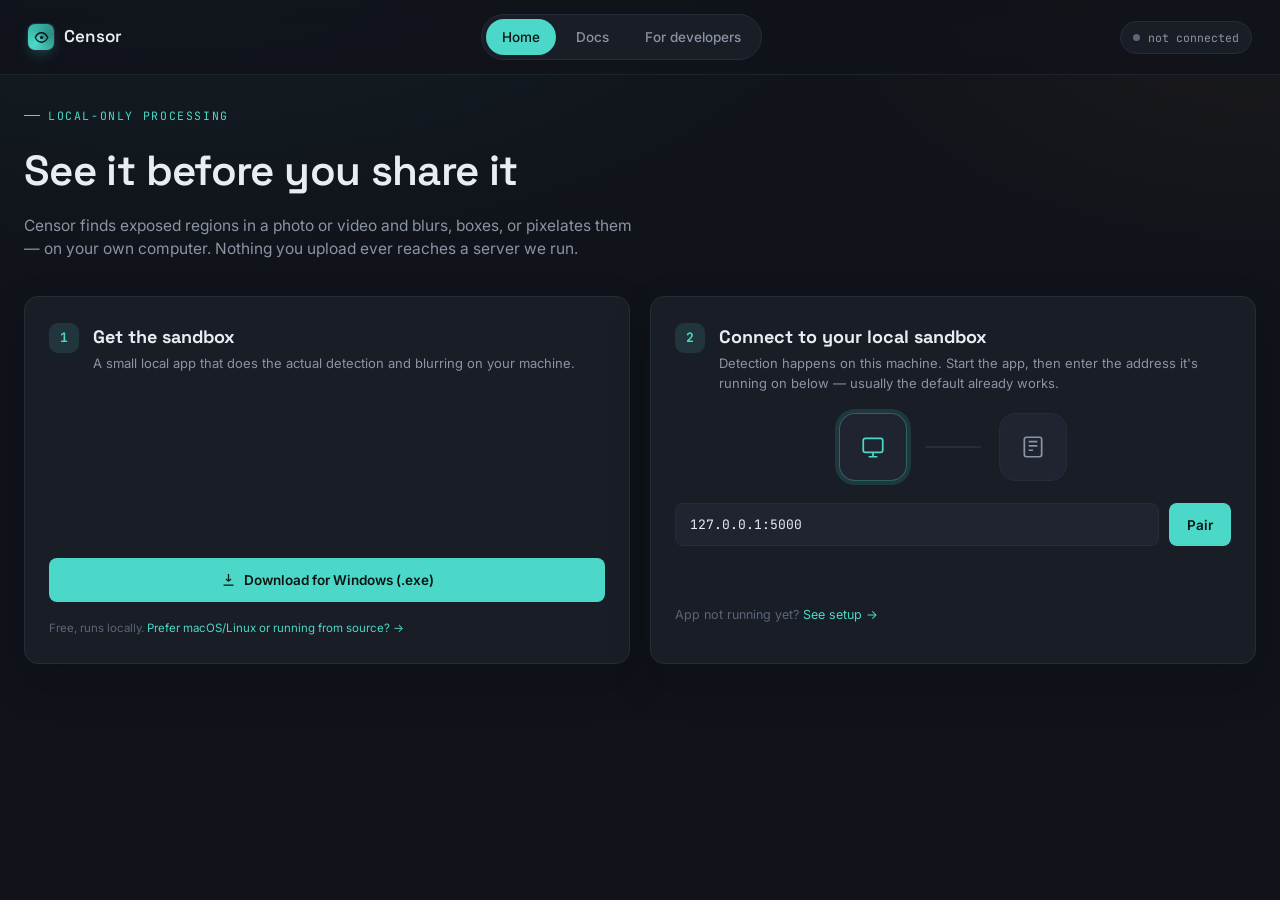
==== commit 28dd466a: "v3" ====
--- a/index.html
+++ b/index.html
@@ -174,31 +174,7 @@
 
       <div class="app-grid">
 
-        <div style="display:flex; flex-direction:column; gap:18px;">
-
-          <div class="panel">
-            <div class="panel-body">
-              <label id="dropZone" class="dropzone">
-                <input type="file" id="fileInput" accept="image/*,video/mp4" multiple class="hidden" style="display:none" />
-                <svg viewBox="0 0 24 24" fill="none" stroke="currentColor" stroke-width="1.6"><path d="M12 16V4M7 9l5-5 5 5M4 20h16"/></svg>
-                <div class="dz-label" id="dropLabel">Choose or drag image(s) or mp4(s)</div>
-                <div class="dz-sub">Multiple mp4s process concurrently on the sandbox</div>
-              </label>
-
-              <label class="chip pre-blur-chip">
-                <input type="checkbox" id="preBlurToggle" checked />
-                <span>Blur photo until it's been scanned</span>
-              </label>
-
-              <button id="analyzeBtn" class="btn btn-accent btn-block" style="margin-top:14px" disabled>
-                <svg width="15" height="15" viewBox="0 0 24 24" fill="none" stroke="currentColor" stroke-width="2"><circle cx="12" cy="12" r="9"/><circle cx="12" cy="12" r="2.5"/></svg>
-                <span id="analyzeLabel">Analyze &amp; censor</span>
-              </button>
-              <button id="resetBtn" class="btn btn-ghost btn-block" style="margin-top:8px">Reset</button>
-              <div class="status-line" id="statusMsg"></div>
-            </div>
-          </div>
-
+        <div class="left-stack">
           <div class="panel">
             <div class="panel-head">Censor options</div>
             <div class="panel-body" style="display:flex; flex-direction:column; gap:16px;">
@@ -208,7 +184,12 @@
                   <label class="swatch">
                     <input type="radio" name="style" value="blur" checked />
                     <span class="swatch-preview swatch-blur"></span>
-                    <span class="swatch-label">Gaussian blur</span>
+                    <span class="swatch-label">Gentle blur</span>
+                  </label>
+                  <label class="swatch">
+                    <input type="radio" name="style" value="soft-blur" />
+                    <span class="swatch-preview swatch-soft-blur"></span>
+                    <span class="swatch-label">Soft blur</span>
                   </label>
                   <label class="swatch">
                     <input type="radio" name="style" value="pixelate" />
@@ -218,7 +199,17 @@
                   <label class="swatch">
                     <input type="radio" name="style" value="frosted" />
                     <span class="swatch-preview swatch-frosted"></span>
-                    <span class="swatch-label">Frosted glass</span>
+                    <span class="swatch-label">Frosted</span>
+                  </label>
+                  <label class="swatch">
+                    <input type="radio" name="style" value="smudge" />
+                    <span class="swatch-preview swatch-smudge"></span>
+                    <span class="swatch-label">Smudge</span>
+                  </label>
+                  <label class="swatch">
+                    <input type="radio" name="style" value="cover" />
+                    <span class="swatch-preview swatch-cover"></span>
+                    <span class="swatch-label">Cover</span>
                   </label>
                   <label class="swatch">
                     <input type="radio" name="style" value="box" />
@@ -226,14 +217,49 @@
                     <span class="swatch-label">Black box</span>
                   </label>
                   <label class="swatch">
+                    <input type="radio" name="style" value="outline" />
+                    <span class="swatch-preview swatch-outline"></span>
+                    <span class="swatch-label">Outline</span>
+                  </label>
+                  <label class="swatch">
                     <input type="radio" name="style" value="solid" />
                     <span class="swatch-preview swatch-solid" id="solidSwatchPreview"></span>
                     <span class="swatch-label">Solid color</span>
                   </label>
+                  <label class="swatch">
+                    <input type="radio" name="style" value="glitch" />
+                    <span class="swatch-preview swatch-glitch"></span>
+                    <span class="swatch-label">Glitch</span>
+                  </label>
+                  <label class="swatch">
+                    <input type="radio" name="style" value="rainbow" />
+                    <span class="swatch-preview swatch-rainbow"></span>
+                    <span class="swatch-label">Rainbow</span>
+                  </label>
+                  <label class="swatch">
+                    <input type="radio" name="style" value="dots" />
+                    <span class="swatch-preview swatch-dots"></span>
+                    <span class="swatch-label">Dot grid</span>
+                  </label>
+                  <label class="swatch">
+                    <input type="radio" name="style" value="scanline" />
+                    <span class="swatch-preview swatch-scanline"></span>
+                    <span class="swatch-label">Scanlines</span>
+                  </label>
+                  <label class="swatch">
+                    <input type="radio" name="style" value="negative" />
+                    <span class="swatch-preview swatch-negative"></span>
+                    <span class="swatch-label">Negative</span>
+                  </label>
+                  <label class="swatch">
+                    <input type="radio" name="style" value="emboss" />
+                    <span class="swatch-preview swatch-emboss"></span>
+                    <span class="swatch-label">Emboss</span>
+                  </label>
                 </div>
                 <div id="solidColorWrap" style="display:none; margin-top:10px; align-items:center; gap:10px;">
                   <input type="color" id="solidColorInput" value="#0a0a0a" />
-                  <span class="step-fine" style="margin:0">Fill color for the "Solid color" style</span>
+                  <span class="step-fine" style="margin:0">Fill color for solid, cover, and smudge styles</span>
                 </div>
               </div>
               <div>
@@ -262,16 +288,6 @@
               </label>
             </div>
           </div>
-
-          <div class="panel" id="logCard">
-            <div class="panel-head">Detection coordinates <span class="muted-tag" id="logCount"></span></div>
-            <div class="panel-body" style="max-height:320px; overflow-y:auto;">
-              <div id="logEmpty" style="text-align:center; color:var(--muted-2); font-size:13px; padding:30px 0;">
-                No regions detected yet. Upload an image and run analysis.
-              </div>
-              <div id="logList" style="display:none"></div>
-            </div>
-          </div>
         </div>
 
         <div class="panel preview-panel" id="previewPanel">
@@ -279,6 +295,9 @@
           <div class="preview-toolbar">
             <button id="downloadResultBtn" class="btn btn-ghost" title="Download censored image" style="padding:9px;" disabled>
               <svg width="15" height="15" viewBox="0 0 24 24" fill="none" stroke="currentColor" stroke-width="2"><path d="M12 3v12m0 0 4-4m-4 4-4-4M4 21h16"/></svg>
+            </button>
+            <button id="saveResultBtn" class="btn btn-ghost" title="Save image/video" style="padding:9px;" disabled>
+              <svg width="15" height="15" viewBox="0 0 24 24" fill="none" stroke="currentColor" stroke-width="2"><path d="M21 15v4a2 2 0 0 1-2 2H5a2 2 0 0 1-2-2v-4"/><polyline points="7 10 12 5 17 10"/><line x1="12" y1="5" x2="12" y2="19"/></svg>
             </button>
             <button id="copyResultBtn" class="btn btn-ghost" title="Copy censored image" style="padding:9px;" disabled>
               <svg width="15" height="15" viewBox="0 0 24 24" fill="none" stroke="currentColor" stroke-width="2"><rect x="9" y="9" width="12" height="12" rx="2"/><path d="M5 15V5a2 2 0 0 1 2-2h10"/></svg>
@@ -291,21 +310,81 @@
             </button>
           </div>
 
-          <div class="preview-empty" id="canvasPlaceholder">
-            <svg viewBox="0 0 24 24" fill="none" stroke="currentColor" stroke-width="1.4"><rect x="3" y="3" width="18" height="18" rx="2"/><circle cx="9" cy="9" r="2"/><path d="m21 15-5-5L5 21"/></svg>
-            Upload an image or mp4 to see the preview here
-          </div>
-          <div style="display:none" id="canvasWrap"><canvas id="canvas"></canvas></div>
-          <div style="display:none; flex-direction:column; align-items:center; gap:10px; width:100%;" id="videoWrap">
-            <div id="previewVideoLabel" style="font-size:13px; font-weight:600; color:var(--muted)"></div>
-            <video id="previewVideo" controls style="width:100%; max-height:75vh; border-radius:10px; background:#000;"></video>
-          </div>
-        </div>
-      </div>
-
-      <div class="panel" id="videoQueuePanel" style="display:none; margin-top:22px;">
-        <div class="panel-head">Video queue <span class="muted-tag">sandbox caps GPU work — extras queue automatically</span></div>
-        <div class="panel-body" style="display:grid; grid-template-columns:1fr 1fr; gap:14px;" id="videoQueueList"></div>
+          <div class="preview-surface" id="previewSurface">
+            <div class="preview-empty" id="canvasPlaceholder">
+              <div class="preview-empty-icon">
+                <svg viewBox="0 0 24 24" fill="none" stroke="currentColor" stroke-width="1.4"><rect x="3" y="3" width="18" height="18" rx="2"/><circle cx="9" cy="9" r="2"/><path d="m21 15-5-5L5 21"/></svg>
+              </div>
+              <div class="preview-empty-title">Drop an image here</div>
+              <div class="preview-empty-copy">Drag from your desktop or click to browse. Videos also work here.</div>
+              <button type="button" class="btn btn-accent preview-browse-btn" id="previewBrowseBtn">Choose file</button>
+            </div>
+            <div class="preview-canvas-wrap" style="display:none" id="canvasWrap"><canvas id="canvas"></canvas></div>
+            <div class="preview-video-wrap" style="display:none" id="videoWrap">
+              <div id="previewVideoLabel" class="preview-video-label"></div>
+              <video id="previewVideo" controls></video>
+            </div>
+          </div>
+        </div>
+
+        <div class="right-stack">
+          <div class="panel">
+            <div class="panel-body">
+              <div class="section-heading">
+                <div>
+                  <div class="field-label">Upload</div>
+                  <div class="section-title">Start with an image or video</div>
+                </div>
+                <span class="status-pill">drag &amp; drop</span>
+              </div>
+
+              <input type="file" id="fileInput" accept="image/*,video/mp4" multiple class="hidden" style="display:none" />
+
+              <label class="chip pre-blur-chip">
+                <input type="checkbox" id="preBlurToggle" checked />
+                <span>Blur photo until it's been scanned</span>
+              </label>
+
+              <button id="analyzeBtn" class="btn btn-accent btn-block" style="margin-top:14px" disabled>
+                <svg width="15" height="15" viewBox="0 0 24 24" fill="none" stroke="currentColor" stroke-width="2"><circle cx="12" cy="12" r="9"/><circle cx="12" cy="12" r="2.5"/></svg>
+                <span id="analyzeLabel">Analyze &amp; censor</span>
+              </button>
+              <button id="resetBtn" class="btn btn-ghost btn-block" style="margin-top:8px">Reset</button>
+              <div class="status-line" id="statusMsg"></div>
+            </div>
+          </div>
+
+          <div class="panel video-queue-panel" id="videoQueuePanel" style="display:block;">
+          <div class="panel-head" style="display:flex; align-items:center; gap:10px;">
+            <div style="font-weight:600;">Video</div>
+            <div class="muted-tag">sandbox caps GPU work — extras queue automatically</div>
+            <div style="margin-left:auto; display:flex; gap:8px; align-items:center;">
+              <button id="toggleQueueBtn" class="btn btn-ghost" title="Collapse queue" style="padding:8px;">▾</button>
+            </div>
+          </div>
+          <div class="panel-body" id="videoQueueBody" style="display:flex; flex-direction:column; gap:12px;">
+            <div class="queue-tabs" style="display:flex; gap:8px;">
+              <button id="tabQueueBtn" class="btn btn-ghost" style="padding:8px;">Queue</button>
+              <button id="tabSavedBtn" class="btn btn-ghost" style="padding:8px;">Saved</button>
+            </div>
+            <div id="videoQueueList" style="display:grid; grid-template-columns:1fr; gap:10px;"></div>
+            <div id="savedList" style="display:none; grid-template-columns:1fr; gap:10px;"></div>
+          </div>
+        </div>
+
+        <div class="panel" id="logCard">
+          <div class="panel-head" style="display:flex; align-items:center; gap:8px;">
+            <div style="font-weight:600">Detection coordinates</div>
+            <div class="muted-tag" id="logCount"></div>
+            <button id="toggleAdvancedBtn" class="btn btn-ghost" style="margin-left:auto; padding:8px">Advanced</button>
+          </div>
+          <div id="logCardBody" class="panel-body" style="display:none; max-height:320px; overflow-y:auto;">
+            <div id="logEmpty" style="text-align:center; color:var(--muted-2); font-size:13px; padding:30px 0;">
+              No regions detected yet. Drop an image in the preview and run analysis.
+            </div>
+            <div id="logList" style="display:none"></div>
+          </div>
+        </div>
       </div>
     </div>
   </section>
@@ -368,13 +447,18 @@
         </div>
         <div class="doc-section" id="doc-effects">
           <h3>Censor styles</h3>
-          <p>Five ways to cover a detected region, picked per job in the Censor options panel:</p>
+          <p>Choose from a huge palette of censor effects, from blur and pixelation to outlines, glitch, rainbow overlays, dot grids, scanlines, negative inversion, and embossed fills.</p>
           <ul>
             <li><strong>Gaussian blur</strong> — smooths the region; strength scales with box size.</li>
             <li><strong>Pixelate</strong> — mosaics the region into large flat blocks.</li>
             <li><strong>Frosted glass</strong> — a heavier blur plus a translucent wash, so shape reads but detail doesn't.</li>
-            <li><strong>Black box</strong> — a flat opaque rectangle.</li>
-            <li><strong>Solid color</strong> — a flat rectangle in any color you pick, useful for on-brand thumbnails.</li>
+            <li><strong>Glitch</strong> — fractured color slices for an aggressive digital censor effect.</li>
+            <li><strong>Rainbow</strong> — bold gradient tint over the region, blended with the original image.</li>
+            <li><strong>Dot grid</strong> — dense dotted coverage for a stylized censor look.</li>
+            <li><strong>Scanlines</strong> — horizontal bands plus overlay, like old-school video distortion.</li>
+            <li><strong>Negative</strong> — inverts region colors for a striking, high-contrast treatment.</li>
+            <li><strong>Emboss</strong> — edge-driven fill with dark/light depth for a graphic, sculpted block.</li>
+            <li><strong>Black box / solid</strong> — opaque coverage when you want maximum privacy.</li>
           </ul>
         </div>
         <div class="doc-section" id="doc-integrate">
--- a/styles.css
+++ b/styles.css
@@ -1,701 +1,898 @@
-:root {
-  --bg: #10131a;
-  --bg-grid: #151a22;
-  --panel: #191d26;
-  --panel-2: #1f2430;
-  --border: #262c3a;
-  --border-soft: #1e2330;
-  --text: #e9ecf2;
-  --muted: #8b93a5;
-  --muted-2: #5c6478;
-  --accent: #4bd8c9;
-  --accent-dim: rgba(75, 216, 201, 0.14);
-  --accent-line: rgba(75, 216, 201, 0.35);
-  --warn: #f0a857;
-  --warn-dim: rgba(240, 168, 87, 0.14);
-  --danger: #ef5d6f;
-  --danger-dim: rgba(239, 93, 111, 0.14);
-
-  --font-display: "Space Grotesk", sans-serif;
-  --font-body: "Inter", sans-serif;
-  --font-mono: "JetBrains Mono", monospace;
-
-  --radius: 14px;
-  --radius-sm: 8px;
-}
-
-* { box-sizing: border-box; }
-html { scroll-behavior: smooth; }
-
-body {
-  margin: 0;
-  background:
-    radial-gradient(1200px 600px at 15% -10%, rgba(75,216,201,0.07), transparent 60%),
-    radial-gradient(900px 500px at 100% 0%, rgba(240,168,87,0.05), transparent 55%),
-    var(--bg);
-  color: var(--text);
-  font-family: var(--font-body);
-  line-height: 1.5;
-  min-height: 100vh;
-}
-
-a { color: inherit; }
-
-:focus-visible {
-  outline: 2px solid var(--accent);
-  outline-offset: 2px;
-  border-radius: 4px;
-}
-
-@media (prefers-reduced-motion: reduce) {
-  *, *::before, *::after { animation-duration: 0.001ms !important; transition-duration: 0.001ms !important; }
-}
-
-.navbar {
-  position: sticky;
-  top: 0;
-  z-index: 40;
-  display: flex;
-  align-items: center;
-  justify-content: space-between;
-  padding: 14px 28px;
-  background: rgba(16, 19, 26, 0.82);
-  backdrop-filter: blur(10px);
-  border-bottom: 1px solid var(--border-soft);
-}
-
-.brand {
-  display: flex;
-  align-items: center;
-  gap: 10px;
-  font-family: var(--font-display);
-  font-weight: 600;
-  font-size: 17px;
-  letter-spacing: 0.01em;
-  text-decoration: none;
-}
-
-.brand-mark {
-  width: 26px;
-  height: 26px;
-  border-radius: 7px;
-  background: conic-gradient(from 220deg, var(--accent), #2a8f84 60%, var(--accent));
-  display: grid;
-  place-items: center;
-  box-shadow: 0 0 0 1px var(--border), 0 6px 16px -6px rgba(75,216,201,0.55);
-}
-.brand-mark svg { width: 15px; height: 15px; }
-
-.nav-links {
-  display: flex;
-  gap: 4px;
-  padding: 4px;
-  background: var(--panel);
-  border: 1px solid var(--border);
-  border-radius: 999px;
-}
-
-.nav-links a {
-  text-decoration: none;
-  font-size: 13.5px;
-  font-weight: 500;
-  color: var(--muted);
-  padding: 8px 16px;
-  border-radius: 999px;
-  transition: color 0.15s ease, background 0.15s ease;
-}
-.nav-links a:hover { color: var(--text); }
-.nav-links a.active {
-  color: #0d1410;
-  background: var(--accent);
-}
-
-.nav-status {
-  display: flex;
-  align-items: center;
-  gap: 8px;
-  font-family: var(--font-mono);
-  font-size: 11.5px;
-  color: var(--muted);
-  padding: 7px 12px;
-  border: 1px solid var(--border);
-  border-radius: 999px;
-  background: var(--panel);
-}
-.status-dot { width: 7px; height: 7px; border-radius: 50%; background: var(--muted-2); flex: none; }
-.nav-status.live .status-dot { background: var(--accent); box-shadow: 0 0 0 3px var(--accent-dim); animation: pulse 1.8s ease-in-out infinite; }
-.nav-status.live { color: var(--accent); border-color: var(--accent-line); }
-@keyframes pulse { 0%,100% { box-shadow: 0 0 0 2px var(--accent-dim);} 50% { box-shadow: 0 0 0 5px transparent; } }
-
-.shell { max-width: 1180px; margin: 0 auto; padding: 40px 28px 90px; }
-.view { display: none; }
-.view.active { display: block; animation: fade-up 0.35s ease both; }
-@keyframes fade-up { from { opacity: 0; transform: translateY(6px);} to { opacity: 1; transform: translateY(0);} }
-
-.eyebrow {
-  font-family: var(--font-mono);
-  font-size: 11.5px;
-  letter-spacing: 0.14em;
-  text-transform: uppercase;
-  color: var(--accent);
-  display: flex;
-  align-items: center;
-  gap: 8px;
-  margin-bottom: 14px;
-}
-.eyebrow::before { content: ""; width: 16px; height: 1px; background: var(--accent); }
-
-h1.page-title {
-  font-family: var(--font-display);
-  font-size: clamp(30px, 4vw, 42px);
-  font-weight: 600;
-  letter-spacing: -0.015em;
-  margin: 0 0 12px;
-}
-.page-sub { color: var(--muted); font-size: 15.5px; max-width: 620px; margin: 0 0 36px; }
-
-.panel {
-  background: var(--panel);
-  border: 1px solid var(--border);
-  border-radius: var(--radius);
-}
-.panel-head {
-  padding: 16px 20px;
-  border-bottom: 1px solid var(--border);
-  display: flex;
-  align-items: center;
-  gap: 10px;
-  font-weight: 600;
-  font-size: 13.5px;
-  color: var(--text);
-}
-.panel-head .muted-tag { margin-left: auto; font-family: var(--font-mono); font-size: 11px; color: var(--muted); }
-.panel-body { padding: 20px; }
-
-/* ---------------------------------------------------------------- onboarding (home, pre-pairing) */
-
-.onboarding { padding-bottom: 8px; }
-
-.steps-row {
-  display: grid;
-  grid-template-columns: 1fr 1fr;
-  gap: 20px;
-  margin-top: 10px;
-  align-items: stretch;
-}
-@media (max-width: 860px) { .steps-row { grid-template-columns: 1fr; } }
-
-.step-card {
-  padding: 26px 24px;
-  display: flex;
-  flex-direction: column;
-  gap: 18px;
-}
-.step-card-head { display: flex; gap: 14px; align-items: flex-start; }
-.step-num {
-  flex: none;
-  width: 30px; height: 30px;
-  border-radius: 9px;
-  background: var(--accent-dim);
-  color: var(--accent);
-  font-family: var(--font-mono);
-  font-weight: 700;
-  font-size: 13px;
-  display: grid;
-  place-items: center;
-}
-.step-card-head h2 { font-family: var(--font-display); font-size: 18px; margin: 0 0 4px; }
-.step-card-head p { color: var(--muted); font-size: 13px; margin: 0; }
-
-.download-block { display: flex; flex-direction: column; gap: 10px; margin-top: auto; }
-.step-fine { font-size: 11.5px; color: var(--muted-2); margin: 8px 0 0; }
-.step-fine a { color: var(--accent); text-decoration: none; }
-.step-fine a:hover { text-decoration: underline; }
-
-.download-confirm {
-  display: flex; gap: 10px; align-items: flex-start;
-  background: var(--accent-dim);
-  border: 1px solid var(--accent-line);
-  color: var(--accent);
-  border-radius: var(--radius-sm);
-  padding: 12px 14px;
-  font-size: 13px;
-}
-.download-confirm svg { flex: none; margin-top: 2px; }
-.download-confirm strong { color: var(--text); }
-.download-confirm .step-fine { color: var(--muted); }
-
-.spinner {
-  width: 14px; height: 14px;
-  border-radius: 50%;
-  border: 2px solid var(--border);
-  border-top-color: var(--accent);
-  animation: spin 0.7s linear infinite;
-  flex: none;
-}
-@keyframes spin { to { transform: rotate(360deg); } }
-
-.pairing {
-  display: flex;
-  align-items: center;
-  justify-content: center;
-  gap: 18px;
-  margin: 2px 0 4px;
-}
-.pair-node {
-  width: 68px; height: 68px;
-  border-radius: 16px;
-  background: var(--panel-2);
-  border: 1px solid var(--border);
-  display: grid;
-  place-items: center;
-  color: var(--muted);
-  transition: border-color 0.3s ease, color 0.3s ease, box-shadow 0.3s ease;
-}
-.pair-node svg { width: 26px; height: 26px; }
-.pair-node.pulsing { animation: node-pulse 1.6s ease-in-out infinite; }
-@keyframes node-pulse { 0%,100% { box-shadow: 0 0 0 0 var(--accent-dim);} 50% { box-shadow: 0 0 0 10px transparent;} }
-.pair-node.linked { border-color: var(--accent-line); color: var(--accent); box-shadow: 0 0 0 4px var(--accent-dim); }
-
-.pair-link { width: 56px; height: 2px; position: relative; background: var(--border); border-radius: 2px; overflow: hidden; flex: none; }
-.pair-link::after {
-  content: "";
-  position: absolute; inset: 0;
-  background: repeating-linear-gradient(90deg, var(--accent) 0 8px, transparent 8px 16px);
-  transform: translateX(-100%);
-  opacity: 0.55;
-}
-.pair-link.connecting::after { animation: link-scan 0.9s linear infinite; opacity: 1; }
-.pair-link.linked { background: var(--accent); }
-.pair-link.linked::after { display: none; }
-@keyframes link-scan { to { transform: translateX(0%); } }
-
-.connect-form { display: flex; gap: 10px; width: 100%; }
-.connect-form input {
-  flex: 1;
-  min-width: 0;
-  background: var(--panel-2);
-  border: 1px solid var(--border);
-  color: var(--text);
-  font-family: var(--font-mono);
-  font-size: 13px;
-  padding: 12px 14px;
-  border-radius: var(--radius-sm);
-}
-.connect-form input::placeholder { color: var(--muted-2); }
-
-.btn {
-  font-family: var(--font-body);
-  font-weight: 600;
-  font-size: 13.5px;
-  border: none;
-  border-radius: var(--radius-sm);
-  padding: 12px 18px;
-  cursor: pointer;
-  transition: filter 0.15s ease, transform 0.1s ease;
-  display: inline-flex; align-items: center; gap: 8px; justify-content: center;
-  text-decoration: none;
-}
-.btn:active { transform: translateY(1px); }
-.btn-accent { background: var(--accent); color: #0a1512; }
-.btn-accent:hover { filter: brightness(1.08); }
-.btn-ghost { background: var(--panel-2); color: var(--text); border: 1px solid var(--border); }
-.btn-ghost:hover { border-color: var(--muted-2); }
-.btn:disabled { opacity: 0.5; cursor: not-allowed; }
-.btn-block { width: 100%; }
-
-.gate-error { color: var(--danger); font-size: 12.5px; margin-top: 4px; font-family: var(--font-mono); min-height: 16px; }
-.gate-hint { margin-top: 4px; font-size: 12.5px; color: var(--muted-2); }
-.gate-hint a { color: var(--accent); text-decoration: none; }
-.gate-hint a:hover { text-decoration: underline; }
-
-/* ---------------------------------------------------------------- walkthrough (post-download) */
-
-.walkthrough { margin-top: 22px; }
-.walkthrough-body { display: grid; grid-template-columns: 300px 1fr; gap: 28px; align-items: start; }
-@media (max-width: 720px) { .walkthrough-body { grid-template-columns: 1fr; } }
-.walkthrough-art svg { width: 100%; height: auto; display: block; border-radius: var(--radius-sm); }
-.walkthrough-steps { margin: 0; }
-
-/* ---------------------------------------------------------------- app grid / tool */
-
-.app-grid { display: grid; grid-template-columns: 340px 1fr; gap: 22px; align-items: start; }
-@media (max-width: 980px) { .app-grid { grid-template-columns: 1fr; } }
-
-.dropzone {
-  display: block;
-  border: 1.5px dashed var(--border);
-  border-radius: var(--radius);
-  padding: 28px 16px;
-  text-align: center;
-  cursor: pointer;
-  background: var(--panel-2);
-  transition: border-color 0.15s ease, background 0.15s ease;
-}
-.dropzone:hover, .dropzone.drag { border-color: var(--accent); background: var(--accent-dim); }
-.dropzone svg { width: 26px; height: 26px; color: var(--muted); margin-bottom: 8px; }
-.dropzone .dz-label { font-size: 13.5px; font-weight: 500; }
-.dropzone .dz-sub { font-size: 11.5px; color: var(--muted); margin-top: 4px; }
-
-.pre-blur-chip { margin-top: 14px; }
-
-.field-label { font-family: var(--font-mono); font-size: 10.5px; letter-spacing: 0.08em; text-transform: uppercase; color: var(--muted); margin-bottom: 10px; }
-
-.opt-row { display: flex; gap: 16px; flex-wrap: wrap; }
-.chip {
-  display: flex; align-items: center; gap: 7px;
-  font-size: 13px; color: var(--text);
-  cursor: pointer; user-select: none;
-}
-.chip input { accent-color: var(--accent); width: 15px; height: 15px; }
-
-/* censor-style swatches */
-.swatch-row { display: flex; flex-wrap: wrap; gap: 10px; }
-.swatch {
-  position: relative;
-  display: flex; flex-direction: column; align-items: center; gap: 6px;
-  width: 72px;
-  padding: 8px 6px 10px;
-  border-radius: 10px;
-  border: 1px solid transparent;
-  cursor: pointer;
-  transition: border-color 0.15s ease, background 0.15s ease;
-}
-.swatch:hover { background: var(--panel-2); }
-.swatch input { position: absolute; opacity: 0; width: 1px; height: 1px; pointer-events: none; }
-.swatch.is-selected { border-color: var(--accent-line); background: var(--accent-dim); }
-.swatch-label { font-size: 10.5px; color: var(--muted); text-align: center; line-height: 1.25; }
-.swatch.is-selected .swatch-label { color: var(--text); }
-.swatch-preview {
-  width: 38px; height: 38px;
-  border-radius: 9px;
-  border: 1px solid var(--border);
-  background: var(--panel-2);
-  position: relative;
-  overflow: hidden;
-}
-.swatch-blur { background: linear-gradient(135deg, #6fb8ef, #f0a857 55%, #ef5d6f); filter: blur(3.5px); }
-.swatch-pixelate { background: repeating-conic-gradient(#4bd8c9 0% 25%, #2a8f84 0% 50%) 0 0 / 13px 13px; }
-.swatch-frosted { background: linear-gradient(135deg, #6fb8ef, #f0a857); position: relative; }
-.swatch-frosted::after { content: ""; position: absolute; inset: 0; background: rgba(233, 236, 242, 0.4); }
-.swatch-box { background: #0a0a0a; }
-.swatch-solid { background: #0a0a0a; }
-
-#solidColorWrap input[type="color"] {
-  width: 34px; height: 34px;
-  border: 1px solid var(--border);
-  border-radius: 8px;
-  background: var(--panel-2);
-  padding: 2px;
-  cursor: pointer;
-}
-
-.status-line { font-size: 12px; min-height: 16px; margin-top: 10px; }
-.status-line.ok { color: var(--accent); }
-.status-line.error { color: var(--danger); }
-.status-line.info { color: var(--muted); }
-
-.preview-panel {
-  min-height: 480px;
-  display: flex; align-items: center; justify-content: center;
-  position: relative;
-  padding: 20px;
-}
-.preview-toolbar { position: absolute; top: 14px; right: 14px; display: flex; gap: 8px; z-index: 10; }
-.preview-empty { color: var(--muted-2); display: flex; flex-direction: column; align-items: center; gap: 10px; font-size: 13.5px; }
-.preview-empty svg { width: 46px; height: 46px; opacity: 0.5; }
-canvas { max-width: 100%; max-height: 78vh; border-radius: var(--radius-sm); }
-
-.log-row {
-  background: var(--panel-2);
-  border: 1px solid var(--border);
-  border-radius: var(--radius-sm);
-  padding: 12px 13px;
-  margin-bottom: 10px;
-  font-size: 12.5px;
-}
-.log-row .lr-top { display: flex; justify-content: space-between; align-items: center; margin-bottom: 8px; }
-.log-row .lr-class { font-weight: 600; color: var(--accent); text-transform: capitalize; }
-.log-row .lr-score { font-family: var(--font-mono); font-size: 11px; color: var(--muted); }
-.log-coords { display: grid; grid-template-columns: 1fr 1fr; gap: 6px; font-family: var(--font-mono); font-size: 11px; color: var(--muted); background: var(--bg); border: 1px solid var(--border-soft); border-radius: 6px; padding: 8px; margin-bottom: 8px; }
-.tag { font-size: 10.5px; font-weight: 700; padding: 2px 8px; border-radius: 999px; text-transform: uppercase; letter-spacing: 0.04em; }
-.tag.censored { background: var(--danger-dim); color: var(--danger); }
-.tag.ignored { background: var(--panel); color: var(--muted); border: 1px solid var(--border); }
-
-.queue-card { background: var(--panel-2); border: 1px solid var(--border); border-radius: var(--radius-sm); padding: 15px; }
-.queue-card.done { border-color: var(--accent-line); }
-.queue-name { font-size: 13px; font-weight: 600; }
-.progress-bar { height: 6px; border-radius: 999px; background: var(--bg); overflow: hidden; margin-top: 8px; }
-.progress-fill { height: 100%; background: var(--accent); transition: width 0.2s ease; }
-
-.docs-grid { display: grid; grid-template-columns: 220px 1fr; gap: 34px; }
-@media (max-width: 900px) { .docs-grid { grid-template-columns: 1fr; } }
-.docs-nav { position: sticky; top: 90px; display: flex; flex-direction: column; gap: 4px; align-self: start; }
-.docs-nav a { text-decoration: none; font-size: 13px; color: var(--muted); padding: 8px 10px; border-radius: 8px; cursor: pointer; }
-.docs-nav a:hover { color: var(--text); background: var(--panel-2); }
-.docs-nav a.active { color: var(--accent); background: var(--accent-dim); }
-
-.doc-section { margin-bottom: 46px; }
-.doc-section h3 { font-family: var(--font-display); font-size: 19px; margin: 0 0 12px; }
-.doc-section p { color: var(--muted); font-size: 14px; max-width: 700px; }
-.doc-section ul { color: var(--muted); font-size: 14px; max-width: 700px; padding-left: 20px; }
-.doc-section ul li { margin-bottom: 8px; }
-.doc-section ul strong { color: var(--text); }
-pre.code-block {
-  background: #0d1017;
-  border: 1px solid var(--border);
-  border-radius: var(--radius-sm);
-  padding: 16px 18px;
-  overflow-x: auto;
-  font-family: var(--font-mono);
-  font-size: 12.5px;
-  color: #cdd6e3;
-  line-height: 1.6;
-}
-.code-block .c-accent { color: var(--accent); }
-.code-block .c-muted { color: var(--muted-2); }
-
-.step-list { list-style: none; margin: 0; padding: 0; counter-reset: step; }
-.step-list li {
-  counter-increment: step;
-  position: relative;
-  padding-left: 40px;
-  margin-bottom: 18px;
-  font-size: 14px;
-  color: var(--muted);
-}
-.step-list li::before {
-  content: counter(step);
-  position: absolute; left: 0; top: -2px;
-  width: 26px; height: 26px;
-  border-radius: 8px;
-  background: var(--accent-dim);
-  color: var(--accent);
-  font-family: var(--font-mono);
-  font-size: 12px;
-  display: grid; place-items: center;
-  font-weight: 700;
-}
-.step-list strong { color: var(--text); }
-
-.callout {
-  border: 1px solid var(--border);
-  border-left: 3px solid var(--accent);
-  background: var(--panel-2);
-  border-radius: 0 10px 10px 0;
-  padding: 14px 16px;
-  font-size: 13px;
-  color: var(--muted);
-}
-.callout.warn { border-left-color: var(--warn); }
-.callout strong { color: var(--text); }
-
-@media (max-width: 720px) {
-  .navbar {
-    flex-wrap: wrap;
-    padding: 12px 16px;
-    gap: 10px;
-  }
-  .brand { font-size: 15.5px; }
-  .nav-links {
-    order: 3;
-    width: 100%;
-    justify-content: center;
-    overflow-x: auto;
-  }
-  .nav-links a { padding: 8px 14px; font-size: 13px; white-space: nowrap; }
-  .nav-status { font-size: 10.5px; padding: 6px 10px; margin-left: auto; }
-
-  .shell { padding: 24px 16px 70px; }
-  .page-sub { margin-bottom: 26px; }
-
-  .step-card { padding: 20px 18px; }
-  .pairing { gap: 12px; }
-  .pair-node { width: 56px; height: 56px; border-radius: 14px; }
-  .pair-node svg { width: 22px; height: 22px; }
-  .pair-link { width: 32px; }
-
-  .connect-form { flex-direction: column; }
-  .connect-form input { width: 100%; }
-  .connect-form .btn { width: 100%; }
-
-  .app-grid { gap: 16px; }
-  .preview-panel { min-height: 320px; padding: 14px; }
-  canvas { max-height: 60vh; }
-
-  #videoQueueList { grid-template-columns: 1fr !important; }
-
-  .docs-grid { gap: 22px; }
-  .docs-nav {
-    position: static;
-    flex-direction: row;
-    flex-wrap: wrap;
-    gap: 6px;
-    padding-bottom: 14px;
-    border-bottom: 1px solid var(--border-soft);
-    margin-bottom: 6px;
-  }
-  .docs-nav a { padding: 7px 10px; }
-
-  .opt-row { gap: 12px; }
-  .log-coords { grid-template-columns: 1fr 1fr; }
-  .swatch { width: 64px; }
-  .preview-toolbar { top: 10px; right: 10px; gap: 6px; }
-
-  .btn { padding: 12px 16px; font-size: 13px; }
-}
-
-@media (max-width: 380px) {
-  .nav-status span:not(.status-dot) { display: none; }
-  .nav-status { padding: 7px; border-radius: 50%; }
-}
-
-/* ------------------------------------------------------------------ */
-/* Custom modal (replaces window.prompt / window.alert)                */
-/* ------------------------------------------------------------------ */
-
-.modal-overlay {
-  position: fixed;
-  inset: 0;
-  z-index: 200;
-  display: flex;
-  align-items: center;
-  justify-content: center;
-  padding: 20px;
-  background: rgba(8, 10, 14, 0.62);
-  backdrop-filter: blur(6px);
-  animation: modalFade 0.16s ease-out;
-}
-
-@keyframes modalFade { from { opacity: 0; } to { opacity: 1; } }
-
-.modal-card {
-  width: 100%;
-  max-width: 380px;
-  background: var(--panel);
-  border: 1px solid var(--border);
-  border-radius: var(--radius);
-  padding: 26px 24px 22px;
-  box-shadow: 0 24px 60px rgba(0, 0, 0, 0.45);
-  animation: modalPop 0.18s cubic-bezier(.2,.9,.3,1.2);
-}
-
-@keyframes modalPop {
-  from { opacity: 0; transform: translateY(10px) scale(0.97); }
-  to { opacity: 1; transform: translateY(0) scale(1); }
-}
-
-.modal-icon {
-  width: 38px;
-  height: 38px;
-  border-radius: 10px;
-  display: flex;
-  align-items: center;
-  justify-content: center;
-  background: var(--accent-dim);
-  color: var(--accent);
-  margin-bottom: 14px;
-}
-
-.modal-card h3 {
-  font-family: var(--font-display);
-  font-size: 17px;
-  margin: 0 0 6px;
-}
-
-.modal-sub {
-  margin: 0 0 4px;
-  font-size: 13.5px;
-  color: var(--text);
-  word-break: break-word;
-}
-
-.modal-hint {
-  margin: 0 0 18px;
-  font-size: 12.5px;
-  color: var(--muted);
-  line-height: 1.5;
-}
-
-.modal-field {
-  display: flex;
-  align-items: center;
-  gap: 10px;
-  margin-bottom: 14px;
-}
-
-.modal-field input[type="number"] {
-  flex: 1;
-  text-align: center;
-  font-family: var(--font-mono);
-  font-size: 20px;
-  background: var(--panel-2);
-  border: 1px solid var(--border);
-  border-radius: var(--radius-sm);
-  color: var(--text);
-  padding: 10px 8px;
-  -moz-appearance: textfield;
-}
-.modal-field input[type="number"]::-webkit-outer-spin-button,
-.modal-field input[type="number"]::-webkit-inner-spin-button {
-  -webkit-appearance: none;
-  margin: 0;
-}
-
-.stepper-btn {
-  width: 38px;
-  height: 38px;
-  flex: none;
-  border-radius: var(--radius-sm);
-  border: 1px solid var(--border);
-  background: var(--panel-2);
-  color: var(--text);
-  font-size: 18px;
-  line-height: 1;
-  cursor: pointer;
-  transition: border-color 0.12s ease, color 0.12s ease;
-}
-.stepper-btn:hover { border-color: var(--accent-line); color: var(--accent); }
-
-.modal-presets {
-  display: flex;
-  gap: 6px;
-  margin-bottom: 20px;
-  flex-wrap: wrap;
-}
-
-.preset-chip {
-  flex: 1;
-  min-width: 0;
-  padding: 8px 6px;
-  font-size: 11.5px;
-  font-family: var(--font-body);
-  text-align: center;
-  border-radius: 999px;
-  border: 1px solid var(--border);
-  background: var(--panel-2);
-  color: var(--muted);
-  cursor: pointer;
-  white-space: nowrap;
-  overflow: hidden;
-  text-overflow: ellipsis;
-  transition: border-color 0.12s ease, color 0.12s ease, background 0.12s ease;
-}
-.preset-chip:hover { color: var(--text); border-color: var(--muted-2); }
-.preset-chip.active {
-  color: var(--accent);
-  border-color: var(--accent-line);
-  background: var(--accent-dim);
-}
-
-.modal-actions {
-  display: flex;
-  gap: 10px;
-}
-.modal-actions .btn { flex: 1; }
-
-@media (max-width: 480px) {
-  .modal-card { padding: 22px 18px 18px; }
-  .modal-presets { gap: 5px; }
-  .preset-chip { font-size: 10.5px; padding: 8px 4px; }
-}
+:root {
+  --bg: #10131a;
+  --bg-grid: #151a22;
+  --panel: #191d26;
+  --panel-2: #1f2430;
+  --border: #262c3a;
+  --border-soft: #1e2330;
+  --text: #e9ecf2;
+  --muted: #8b93a5;
+  --muted-2: #5c6478;
+  --accent: #4bd8c9;
+  --accent-dim: rgba(75, 216, 201, 0.14);
+  --accent-line: rgba(75, 216, 201, 0.35);
+  --warn: #f0a857;
+  --warn-dim: rgba(240, 168, 87, 0.14);
+  --danger: #ef5d6f;
+  --danger-dim: rgba(239, 93, 111, 0.14);
+
+  --font-display: "Space Grotesk", sans-serif;
+  --font-body: "Inter", sans-serif;
+  --font-mono: "JetBrains Mono", monospace;
+
+  --radius: 14px;
+  --radius-sm: 8px;
+}
+
+* { box-sizing: border-box; }
+html { scroll-behavior: smooth; }
+
+body {
+  margin: 0;
+  background:
+    radial-gradient(1200px 600px at 15% -10%, rgba(75,216,201,0.07), transparent 60%),
+    radial-gradient(900px 500px at 100% 0%, rgba(240,168,87,0.05), transparent 55%),
+    var(--bg);
+  color: var(--text);
+  font-family: var(--font-body);
+  line-height: 1.5;
+  min-height: 100vh;
+}
+
+a { color: inherit; }
+
+:focus-visible {
+  outline: 2px solid var(--accent);
+  outline-offset: 2px;
+  border-radius: 4px;
+}
+
+@media (prefers-reduced-motion: reduce) {
+  *, *::before, *::after { animation-duration: 0.001ms !important; transition-duration: 0.001ms !important; }
+}
+
+.navbar {
+  position: sticky;
+  top: 0;
+  z-index: 40;
+  display: flex;
+  align-items: center;
+  justify-content: space-between;
+  padding: 14px 28px;
+  background: rgba(16, 19, 26, 0.82);
+  backdrop-filter: blur(10px);
+  border-bottom: 1px solid var(--border-soft);
+}
+
+.brand {
+  display: flex;
+  align-items: center;
+  gap: 10px;
+  font-family: var(--font-display);
+  font-weight: 600;
+  font-size: 17px;
+  letter-spacing: 0.01em;
+  text-decoration: none;
+}
+
+.brand-mark {
+  width: 26px;
+  height: 26px;
+  border-radius: 7px;
+  background: conic-gradient(from 220deg, var(--accent), #2a8f84 60%, var(--accent));
+  display: grid;
+  place-items: center;
+  box-shadow: 0 0 0 1px var(--border), 0 6px 16px -6px rgba(75,216,201,0.55);
+}
+.brand-mark svg { width: 15px; height: 15px; }
+
+.nav-links {
+  display: flex;
+  gap: 4px;
+  padding: 4px;
+  background: var(--panel);
+  border: 1px solid var(--border);
+  border-radius: 999px;
+}
+
+.nav-links a {
+  text-decoration: none;
+  font-size: 13.5px;
+  font-weight: 500;
+  color: var(--muted);
+  padding: 8px 16px;
+  border-radius: 999px;
+  transition: color 0.15s ease, background 0.15s ease;
+}
+.nav-links a:hover { color: var(--text); }
+.nav-links a.active {
+  color: #0d1410;
+  background: var(--accent);
+}
+
+.nav-status {
+  display: flex;
+  align-items: center;
+  gap: 8px;
+  font-family: var(--font-mono);
+  font-size: 11.5px;
+  color: var(--muted);
+  padding: 7px 12px;
+  border: 1px solid var(--border);
+  border-radius: 999px;
+  background: var(--panel);
+}
+.status-dot { width: 7px; height: 7px; border-radius: 50%; background: var(--muted-2); flex: none; }
+.nav-status.live .status-dot { background: var(--accent); box-shadow: 0 0 0 3px var(--accent-dim); animation: pulse 1.8s ease-in-out infinite; }
+.nav-status.live { color: var(--accent); border-color: var(--accent-line); }
+@keyframes pulse { 0%,100% { box-shadow: 0 0 0 2px var(--accent-dim);} 50% { box-shadow: 0 0 0 5px transparent; } }
+
+.shell { width: 100%; max-width: none; margin: 0 auto; padding: 32px 24px 80px; }
+.view { display: none; }
+.view.active { display: block; animation: fade-up 0.35s ease both; }
+@keyframes fade-up { from { opacity: 0; transform: translateY(6px);} to { opacity: 1; transform: translateY(0);} }
+
+.eyebrow {
+  font-family: var(--font-mono);
+  font-size: 11.5px;
+  letter-spacing: 0.14em;
+  text-transform: uppercase;
+  color: var(--accent);
+  display: flex;
+  align-items: center;
+  gap: 8px;
+  margin-bottom: 14px;
+}
+.eyebrow::before { content: ""; width: 16px; height: 1px; background: var(--accent); }
+
+h1.page-title {
+  font-family: var(--font-display);
+  font-size: clamp(30px, 4vw, 42px);
+  font-weight: 600;
+  letter-spacing: -0.015em;
+  margin: 0 0 12px;
+}
+.page-sub { color: var(--muted); font-size: 15.5px; max-width: 620px; margin: 0 0 36px; }
+
+.panel {
+  background: var(--panel);
+  border: 1px solid var(--border);
+  border-radius: var(--radius);
+  box-shadow: 0 18px 40px rgba(8, 10, 14, 0.22);
+}
+.panel-head {
+  padding: 16px 20px;
+  border-bottom: 1px solid var(--border);
+  display: flex;
+  align-items: center;
+  gap: 10px;
+  font-weight: 600;
+  font-size: 13.5px;
+  color: var(--text);
+}
+.panel-head .muted-tag { margin-left: auto; font-family: var(--font-mono); font-size: 11px; color: var(--muted); }
+.panel-body { padding: 20px; }
+
+/* ---------------------------------------------------------------- onboarding (home, pre-pairing) */
+
+.onboarding { padding-bottom: 8px; }
+
+.steps-row {
+  display: grid;
+  grid-template-columns: 1fr 1fr;
+  gap: 20px;
+  margin-top: 10px;
+  align-items: stretch;
+}
+@media (max-width: 860px) { .steps-row { grid-template-columns: 1fr; } }
+
+.step-card {
+  padding: 26px 24px;
+  display: flex;
+  flex-direction: column;
+  gap: 18px;
+}
+.step-card-head { display: flex; gap: 14px; align-items: flex-start; }
+.step-num {
+  flex: none;
+  width: 30px; height: 30px;
+  border-radius: 9px;
+  background: var(--accent-dim);
+  color: var(--accent);
+  font-family: var(--font-mono);
+  font-weight: 700;
+  font-size: 13px;
+  display: grid;
+  place-items: center;
+}
+.step-card-head h2 { font-family: var(--font-display); font-size: 18px; margin: 0 0 4px; }
+.step-card-head p { color: var(--muted); font-size: 13px; margin: 0; }
+
+.download-block { display: flex; flex-direction: column; gap: 10px; margin-top: auto; }
+.step-fine { font-size: 11.5px; color: var(--muted-2); margin: 8px 0 0; }
+.step-fine a { color: var(--accent); text-decoration: none; }
+.step-fine a:hover { text-decoration: underline; }
+
+.download-confirm {
+  display: flex; gap: 10px; align-items: flex-start;
+  background: var(--accent-dim);
+  border: 1px solid var(--accent-line);
+  color: var(--accent);
+  border-radius: var(--radius-sm);
+  padding: 12px 14px;
+  font-size: 13px;
+}
+.download-confirm svg { flex: none; margin-top: 2px; }
+.download-confirm strong { color: var(--text); }
+.download-confirm .step-fine { color: var(--muted); }
+
+.spinner {
+  width: 14px; height: 14px;
+  border-radius: 50%;
+  border: 2px solid var(--border);
+  border-top-color: var(--accent);
+  animation: spin 0.7s linear infinite;
+  flex: none;
+}
+@keyframes spin { to { transform: rotate(360deg); } }
+
+.pairing {
+  display: flex;
+  align-items: center;
+  justify-content: center;
+  gap: 18px;
+  margin: 2px 0 4px;
+}
+.pair-node {
+  width: 68px; height: 68px;
+  border-radius: 16px;
+  background: var(--panel-2);
+  border: 1px solid var(--border);
+  display: grid;
+  place-items: center;
+  color: var(--muted);
+  transition: border-color 0.3s ease, color 0.3s ease, box-shadow 0.3s ease;
+}
+.pair-node svg { width: 26px; height: 26px; }
+.pair-node.pulsing { animation: node-pulse 1.6s ease-in-out infinite; }
+@keyframes node-pulse { 0%,100% { box-shadow: 0 0 0 0 var(--accent-dim);} 50% { box-shadow: 0 0 0 10px transparent;} }
+.pair-node.linked { border-color: var(--accent-line); color: var(--accent); box-shadow: 0 0 0 4px var(--accent-dim); }
+
+.pair-link { width: 56px; height: 2px; position: relative; background: var(--border); border-radius: 2px; overflow: hidden; flex: none; }
+.pair-link::after {
+  content: "";
+  position: absolute; inset: 0;
+  background: repeating-linear-gradient(90deg, var(--accent) 0 8px, transparent 8px 16px);
+  transform: translateX(-100%);
+  opacity: 0.55;
+}
+.pair-link.connecting::after { animation: link-scan 0.9s linear infinite; opacity: 1; }
+.pair-link.linked { background: var(--accent); }
+.pair-link.linked::after { display: none; }
+@keyframes link-scan { to { transform: translateX(0%); } }
+
+.connect-form { display: flex; gap: 10px; width: 100%; }
+.connect-form input {
+  flex: 1;
+  min-width: 0;
+  background: var(--panel-2);
+  border: 1px solid var(--border);
+  color: var(--text);
+  font-family: var(--font-mono);
+  font-size: 13px;
+  padding: 12px 14px;
+  border-radius: var(--radius-sm);
+}
+.connect-form input::placeholder { color: var(--muted-2); }
+
+.btn {
+  font-family: var(--font-body);
+  font-weight: 600;
+  font-size: 13.5px;
+  border: none;
+  border-radius: var(--radius-sm);
+  padding: 12px 18px;
+  cursor: pointer;
+  transition: filter 0.15s ease, transform 0.1s ease;
+  display: inline-flex; align-items: center; gap: 8px; justify-content: center;
+  text-decoration: none;
+}
+.btn:active { transform: translateY(1px); }
+.btn-accent { background: var(--accent); color: #0a1512; }
+.btn-accent:hover { filter: brightness(1.08); }
+.btn-ghost { background: var(--panel-2); color: var(--text); border: 1px solid var(--border); }
+.btn-ghost:hover { border-color: var(--muted-2); }
+.btn:disabled { opacity: 0.5; cursor: not-allowed; }
+.btn-block { width: 100%; }
+
+.gate-error { color: var(--danger); font-size: 12.5px; margin-top: 4px; font-family: var(--font-mono); min-height: 16px; }
+.gate-hint { margin-top: 4px; font-size: 12.5px; color: var(--muted-2); }
+.gate-hint a { color: var(--accent); text-decoration: none; }
+.gate-hint a:hover { text-decoration: underline; }
+
+/* ---------------------------------------------------------------- walkthrough (post-download) */
+
+.walkthrough { margin-top: 22px; }
+.walkthrough-body { display: grid; grid-template-columns: 300px 1fr; gap: 28px; align-items: start; }
+@media (max-width: 720px) { .walkthrough-body { grid-template-columns: 1fr; } }
+.walkthrough-art svg { width: 100%; height: auto; display: block; border-radius: var(--radius-sm); }
+.walkthrough-steps { margin: 0; }
+
+/* ---------------------------------------------------------------- app grid / tool */
+
+.app-grid {
+  display: grid;
+  grid-template-columns: 360px minmax(0, 1fr) 360px;
+  gap: 20px;
+  align-items: start;
+  min-height: calc(100vh - 230px);
+}
+.left-stack,
+.right-stack { display: flex; flex-direction: column; gap: 16px; }
+.section-heading {
+  display: flex;
+  justify-content: space-between;
+  align-items: flex-start;
+  gap: 12px;
+  margin-bottom: 12px;
+}
+.section-title {
+  font-size: 14px;
+  font-weight: 600;
+  color: var(--text);
+}
+.status-pill {
+  display: inline-flex;
+  align-items: center;
+  gap: 6px;
+  border-radius: 999px;
+  padding: 6px 10px;
+  font-size: 11px;
+  font-family: var(--font-mono);
+  color: var(--accent);
+  background: var(--accent-dim);
+  border: 1px solid var(--accent-line);
+}
+@media (max-width: 980px) {
+  .app-grid { grid-template-columns: 1fr; min-height: auto; }
+  .left-stack { order: 2; }
+  .right-stack { order: 3; }
+}
+
+.video-queue-panel { position: relative; }
+.video-queue-panel .panel-head { align-items: center; }
+.video-queue-panel .panel-body { padding: 14px; }
+.queue-tabs .btn { padding: 8px 10px; }
+
+/* preview expanded / theater modes */
+body.preview-mode-active { overflow: hidden; }
+.preview-panel.preview-expanded {
+  position: fixed !important;
+  inset: 24px !important;
+  z-index: 80 !important;
+  border-radius: 24px !important;
+  background: linear-gradient(180deg, rgba(8,10,14,0.95), rgba(8,10,14,0.98));
+  padding: 22px !important;
+  box-shadow: 0 24px 80px rgba(0, 0, 0, 0.45);
+}
+.preview-panel.preview-fullscreen {
+  inset: 0 !important;
+  border-radius: 0 !important;
+  background: #000 !important;
+  padding: 0 !important;
+}
+.preview-panel.preview-expanded .preview-surface {
+  height: 100%;
+}
+.preview-panel.preview-fullscreen .preview-surface {
+  border-radius: 0;
+  border: none;
+}
+.preview-panel.preview-fullscreen .preview-toolbar {
+  top: 18px;
+  right: 18px;
+}
+
+@media (max-width: 980px) {
+  .app-grid { grid-template-columns: 1fr; }
+  .video-queue-panel { order: 3; }
+}
+
+.dropzone {
+  display: block;
+  border: 1.5px dashed var(--border);
+  border-radius: var(--radius);
+  padding: 18px 16px;
+  text-align: center;
+  cursor: pointer;
+  background: linear-gradient(135deg, rgba(75,216,201,0.08), rgba(75,216,201,0.02));
+  transition: border-color 0.15s ease, background 0.15s ease, transform 0.15s ease;
+}
+.dropzone:hover, .dropzone.drag { border-color: var(--accent); background: var(--accent-dim); transform: translateY(-1px); }
+.dropzone svg { width: 24px; height: 24px; color: var(--accent); margin-bottom: 8px; }
+.dropzone .dz-label { font-size: 13.5px; font-weight: 600; color: var(--text); }
+.dropzone .dz-sub { font-size: 11.5px; color: var(--muted); margin-top: 4px; }
+
+.pre-blur-chip { margin-top: 14px; }
+
+.field-label { font-family: var(--font-mono); font-size: 10.5px; letter-spacing: 0.08em; text-transform: uppercase; color: var(--muted); margin-bottom: 10px; }
+
+.opt-row { display: flex; gap: 16px; flex-wrap: wrap; }
+.chip {
+  display: flex; align-items: center; gap: 7px;
+  font-size: 13px; color: var(--text);
+  cursor: pointer; user-select: none;
+}
+.chip input { accent-color: var(--accent); width: 15px; height: 15px; }
+
+/* censor-style swatches */
+.swatch-row { display: grid; grid-template-columns: repeat(auto-fit, minmax(82px, 1fr)); gap: 10px; }
+.swatch {
+  position: relative;
+  display: flex; flex-direction: column; align-items: center; gap: 6px;
+  width: 74px;
+  padding: 8px 6px 10px;
+  border-radius: 10px;
+  border: 1px solid transparent;
+  cursor: pointer;
+  transition: border-color 0.15s ease, background 0.15s ease, transform 0.15s ease;
+}
+.swatch:hover { background: var(--panel-2); transform: translateY(-1px); }
+.swatch input { position: absolute; opacity: 0; width: 1px; height: 1px; pointer-events: none; }
+.swatch.is-selected { border-color: var(--accent-line); background: var(--accent-dim); }
+.swatch-label { font-size: 10.5px; color: var(--muted); text-align: center; line-height: 1.25; }
+.swatch.is-selected .swatch-label { color: var(--text); }
+.swatch-preview {
+  width: 38px; height: 38px;
+  border-radius: 9px;
+  border: 1px solid var(--border);
+  background: var(--panel-2);
+  position: relative;
+  overflow: hidden;
+}
+.swatch-blur { background: linear-gradient(135deg, #6fb8ef, #f0a857 55%, #ef5d6f); filter: blur(3.5px); }
+.swatch-soft-blur { background: linear-gradient(135deg, rgba(111,184,239,0.7), rgba(240,168,87,0.7)); backdrop-filter: blur(6px); }
+.swatch-pixelate { background: repeating-conic-gradient(#4bd8c9 0% 25%, #2a8f84 0% 50%) 0 0 / 13px 13px; }
+.swatch-frosted { background: linear-gradient(135deg, #6fb8ef, #f0a857); position: relative; }
+.swatch-frosted::after { content: ""; position: absolute; inset: 0; background: rgba(233, 236, 242, 0.4); }
+.swatch-smudge { background: linear-gradient(135deg, rgba(111,184,239,0.4), rgba(14,19,29,0.8)); position: relative; }
+.swatch-smudge::after { content: ""; position: absolute; inset: 0; background: linear-gradient(135deg, rgba(255,255,255,0.16), transparent 70%); }
+.swatch-cover { background: linear-gradient(135deg, rgba(15,18,25,0.95), rgba(75,216,201,0.2)); position: relative; }
+.swatch-cover::after { content: ""; position: absolute; inset: 0; border: 2px solid rgba(255,255,255,0.18); border-radius: 6px; }
+.swatch-box { background: #0a0a0a; }
+.swatch-outline { background: linear-gradient(135deg, rgba(75,216,201,0.2), rgba(239,93,111,0.15)); }
+.swatch-outline::before { content: ""; position: absolute; inset: 6px; border: 2px solid rgba(75,216,201,0.9); border-radius: 6px; }
+.swatch-solid { background: #0a0a0a; }
+.swatch-glitch { background: linear-gradient(135deg, #b37cec 0%, #2abe9d 45%, #f7e166 100%); }
+.swatch-glitch::after {
+  content: "";
+  position: absolute;
+  inset: 0;
+  background: repeating-linear-gradient(0deg, transparent 0 2px, rgba(255,255,255,0.18) 2px 4px);
+}
+.swatch-rainbow { background: linear-gradient(135deg, #ff4d6d, #f7d03f, #4ad9ff, #7c6bff); }
+.swatch-dots { background: radial-gradient(circle at 20% 20%, rgba(75,216,201,0.72) 9%, transparent 10%), radial-gradient(circle at 80% 20%, rgba(239,93,111,0.72) 9%, transparent 10%), radial-gradient(circle at 50% 70%, rgba(240,168,87,0.72) 9%, transparent 10%); background-color: #10131a; background-size: 40px 40px; }
+.swatch-scanline { background: linear-gradient(180deg, rgba(75,216,201,0.17) 0%, rgba(75,216,201,0.06) 8%, rgba(75,216,201,0.17) 16%, rgba(75,216,201,0.06) 24%, rgba(75,216,201,0.12) 100%); }
+.swatch-negative { background: linear-gradient(135deg, #121212, #f6f7fb); filter: invert(0.9); }
+.swatch-emboss { background: linear-gradient(145deg, #2e2f35, #11151a); box-shadow: inset 0 1px 0 rgba(255,255,255,0.04), inset 0 -1px 0 rgba(0,0,0,0.15); }
+
+#solidColorWrap input[type="color"] {
+  width: 34px; height: 34px;
+  border: 1px solid var(--border);
+  border-radius: 8px;
+  background: var(--panel-2);
+  padding: 2px;
+  cursor: pointer;
+}
+
+.status-line { font-size: 12px; min-height: 16px; margin-top: 10px; }
+.status-line.ok { color: var(--accent); }
+.status-line.error { color: var(--danger); }
+.status-line.info { color: var(--muted); }
+
+.preview-panel {
+  min-height: 560px;
+  display: flex;
+  flex-direction: column;
+  position: relative;
+  padding: 18px;
+  overflow: hidden;
+}
+.preview-toolbar { position: absolute; top: 14px; right: 14px; display: flex; gap: 8px; z-index: 20; }
+.preview-surface {
+  flex: 1;
+  min-height: 0;
+  border-radius: 16px;
+  border: 1px solid var(--border);
+  background:
+    radial-gradient(circle at top left, rgba(75,216,201,0.1), transparent 40%),
+    linear-gradient(135deg, rgba(31,36,48,0.95), rgba(16,19,26,0.94));
+  display: grid;
+  place-items: center;
+  overflow: hidden;
+  position: relative;
+}
+.preview-panel.drag .preview-surface {
+  border-color: var(--accent-line);
+  box-shadow: inset 0 0 0 1px var(--accent-line);
+}
+.preview-empty {
+  color: var(--muted-2);
+  display: flex;
+  flex-direction: column;
+  align-items: center;
+  justify-content: center;
+  gap: 10px;
+  font-size: 13.5px;
+  text-align: center;
+  padding: 24px;
+  max-width: 360px;
+}
+.preview-empty-icon {
+  width: 64px;
+  height: 64px;
+  border-radius: 18px;
+  display: grid;
+  place-items: center;
+  background: var(--accent-dim);
+  color: var(--accent);
+}
+.preview-empty-icon svg { width: 34px; height: 34px; }
+.preview-empty-title { font-size: 16px; font-weight: 700; color: var(--text); }
+.preview-empty-copy { font-size: 13px; line-height: 1.55; color: var(--muted); }
+.preview-browse-btn { margin-top: 6px; }
+.preview-canvas-wrap, .preview-video-wrap {
+  width: 100%;
+  height: 100%;
+  display: grid;
+  place-items: center;
+  padding: 10px;
+}
+.preview-video-wrap { flex-direction: column; gap: 10px; align-items: stretch; }
+.preview-video-label {
+  font-size: 13px;
+  font-weight: 600;
+  color: var(--muted);
+  padding: 0 4px;
+}
+.preview-video-wrap video {
+  width: 100%;
+  height: 100%;
+  max-height: 100%;
+  object-fit: contain;
+  border-radius: 12px;
+  background: #000;
+}
+canvas {
+  width: auto;
+  height: auto;
+  max-width: 100%;
+  max-height: 100%;
+  object-fit: contain;
+  border-radius: var(--radius-sm);
+  background: #06070b;
+}
+
+.log-row {
+  background: var(--panel-2);
+  border: 1px solid var(--border);
+  border-radius: var(--radius-sm);
+  padding: 12px 13px;
+  margin-bottom: 10px;
+  font-size: 12.5px;
+}
+.log-row .lr-top { display: flex; justify-content: space-between; align-items: center; margin-bottom: 8px; }
+.log-row .lr-class { font-weight: 600; color: var(--accent); text-transform: capitalize; }
+.log-row .lr-score { font-family: var(--font-mono); font-size: 11px; color: var(--muted); }
+.log-coords {
+  display: grid;
+  grid-template-columns: repeat(2, minmax(0, 1fr));
+  gap: 6px;
+  font-family: var(--font-mono);
+  font-size: 11px;
+  color: var(--muted);
+  background: var(--bg);
+  border: 1px solid var(--border-soft);
+  border-radius: 6px;
+  padding: 8px;
+  margin-bottom: 8px;
+}
+.log-coords .coord-pill {
+  display: flex;
+  justify-content: space-between;
+  align-items: center;
+  gap: 6px;
+  padding: 6px 8px;
+  border-radius: 6px;
+  background: rgba(255,255,255,0.025);
+}
+.log-coords .coord-pill span:last-child { color: var(--text); }
+.tag { font-size: 10.5px; font-weight: 700; padding: 2px 8px; border-radius: 999px; text-transform: uppercase; letter-spacing: 0.04em; }
+.tag.censored { background: var(--danger-dim); color: var(--danger); }
+.tag.ignored { background: var(--panel); color: var(--muted); border: 1px solid var(--border); }
+
+.queue-card {
+  background: linear-gradient(135deg, rgba(31,36,48,0.95), rgba(16,19,26,0.86));
+  border: 1px solid var(--border);
+  border-radius: var(--radius-sm);
+  padding: 14px;
+  display: flex;
+  flex-direction: column;
+  gap: 8px;
+}
+.queue-card.done { border-color: var(--accent-line); box-shadow: inset 0 0 0 1px var(--accent-line); }
+.queue-name { font-size: 13px; font-weight: 600; color: var(--text); overflow: hidden; text-overflow: ellipsis; white-space: nowrap; }
+.progress-bar { height: 6px; border-radius: 999px; background: var(--bg); overflow: hidden; margin-top: 6px; }
+.progress-fill { height: 100%; background: linear-gradient(90deg, var(--accent), #7cebd8); transition: width 0.2s ease; }
+
+.docs-grid { display: grid; grid-template-columns: 220px 1fr; gap: 34px; }
+@media (max-width: 900px) { .docs-grid { grid-template-columns: 1fr; } }
+.docs-nav { position: sticky; top: 90px; display: flex; flex-direction: column; gap: 4px; align-self: start; }
+.docs-nav a { text-decoration: none; font-size: 13px; color: var(--muted); padding: 8px 10px; border-radius: 8px; cursor: pointer; }
+.docs-nav a:hover { color: var(--text); background: var(--panel-2); }
+.docs-nav a.active { color: var(--accent); background: var(--accent-dim); }
+
+.doc-section { margin-bottom: 46px; }
+.doc-section h3 { font-family: var(--font-display); font-size: 19px; margin: 0 0 12px; }
+.doc-section p { color: var(--muted); font-size: 14px; max-width: 700px; }
+.doc-section ul { color: var(--muted); font-size: 14px; max-width: 700px; padding-left: 20px; }
+.doc-section ul li { margin-bottom: 8px; }
+.doc-section ul strong { color: var(--text); }
+pre.code-block {
+  background: #0d1017;
+  border: 1px solid var(--border);
+  border-radius: var(--radius-sm);
+  padding: 16px 18px;
+  overflow-x: auto;
+  font-family: var(--font-mono);
+  font-size: 12.5px;
+  color: #cdd6e3;
+  line-height: 1.6;
+}
+.code-block .c-accent { color: var(--accent); }
+.code-block .c-muted { color: var(--muted-2); }
+
+.step-list { list-style: none; margin: 0; padding: 0; counter-reset: step; }
+.step-list li {
+  counter-increment: step;
+  position: relative;
+  padding-left: 40px;
+  margin-bottom: 18px;
+  font-size: 14px;
+  color: var(--muted);
+}
+.step-list li::before {
+  content: counter(step);
+  position: absolute; left: 0; top: -2px;
+  width: 26px; height: 26px;
+  border-radius: 8px;
+  background: var(--accent-dim);
+  color: var(--accent);
+  font-family: var(--font-mono);
+  font-size: 12px;
+  display: grid; place-items: center;
+  font-weight: 700;
+}
+.step-list strong { color: var(--text); }
+
+.callout {
+  border: 1px solid var(--border);
+  border-left: 3px solid var(--accent);
+  background: var(--panel-2);
+  border-radius: 0 10px 10px 0;
+  padding: 14px 16px;
+  font-size: 13px;
+  color: var(--muted);
+}
+.callout.warn { border-left-color: var(--warn); }
+.callout strong { color: var(--text); }
+
+@media (max-width: 720px) {
+  .navbar {
+    flex-wrap: wrap;
+    padding: 12px 16px;
+    gap: 10px;
+  }
+  .brand { font-size: 15.5px; }
+  .nav-links {
+    order: 3;
+    width: 100%;
+    justify-content: center;
+    overflow-x: auto;
+  }
+  .nav-links a { padding: 8px 14px; font-size: 13px; white-space: nowrap; }
+  .nav-status { font-size: 10.5px; padding: 6px 10px; margin-left: auto; }
+
+  .shell { padding: 24px 16px 70px; }
+  .page-sub { margin-bottom: 26px; }
+
+  .step-card { padding: 20px 18px; }
+  .pairing { gap: 12px; }
+  .pair-node { width: 56px; height: 56px; border-radius: 14px; }
+  .pair-node svg { width: 22px; height: 22px; }
+  .pair-link { width: 32px; }
+
+  .connect-form { flex-direction: column; }
+  .connect-form input { width: 100%; }
+  .connect-form .btn { width: 100%; }
+
+  .app-grid { gap: 16px; }
+  .preview-panel { min-height: 320px; padding: 14px; }
+  canvas { max-height: 60vh; }
+
+  #videoQueueList { grid-template-columns: 1fr !important; }
+
+  .docs-grid { gap: 22px; }
+  .docs-nav {
+    position: static;
+    flex-direction: row;
+    flex-wrap: wrap;
+    gap: 6px;
+    padding-bottom: 14px;
+    border-bottom: 1px solid var(--border-soft);
+    margin-bottom: 6px;
+  }
+  .docs-nav a { padding: 7px 10px; }
+
+  .opt-row { gap: 12px; }
+  .log-coords { grid-template-columns: 1fr 1fr; }
+  .swatch { width: 64px; }
+  .preview-toolbar { top: 10px; right: 10px; gap: 6px; }
+
+  .btn { padding: 12px 16px; font-size: 13px; }
+}
+
+@media (max-width: 380px) {
+  .nav-status span:not(.status-dot) { display: none; }
+  .nav-status { padding: 7px; border-radius: 50%; }
+}
+
+/* ------------------------------------------------------------------ */
+/* Custom modal (replaces window.prompt / window.alert)                */
+/* ------------------------------------------------------------------ */
+
+.modal-overlay {
+  position: fixed;
+  inset: 0;
+  z-index: 200;
+  display: flex;
+  align-items: center;
+  justify-content: center;
+  padding: 20px;
+  background: rgba(8, 10, 14, 0.62);
+  backdrop-filter: blur(6px);
+  animation: modalFade 0.16s ease-out;
+}
+
+@keyframes modalFade { from { opacity: 0; } to { opacity: 1; } }
+
+.modal-card {
+  width: 100%;
+  max-width: 380px;
+  background: var(--panel);
+  border: 1px solid var(--border);
+  border-radius: var(--radius);
+  padding: 26px 24px 22px;
+  box-shadow: 0 24px 60px rgba(0, 0, 0, 0.45);
+  animation: modalPop 0.18s cubic-bezier(.2,.9,.3,1.2);
+}
+
+@keyframes modalPop {
+  from { opacity: 0; transform: translateY(10px) scale(0.97); }
+  to { opacity: 1; transform: translateY(0) scale(1); }
+}
+
+.modal-icon {
+  width: 38px;
+  height: 38px;
+  border-radius: 10px;
+  display: flex;
+  align-items: center;
+  justify-content: center;
+  background: var(--accent-dim);
+  color: var(--accent);
+  margin-bottom: 14px;
+}
+
+.modal-card h3 {
+  font-family: var(--font-display);
+  font-size: 17px;
+  margin: 0 0 6px;
+}
+
+.modal-sub {
+  margin: 0 0 4px;
+  font-size: 13.5px;
+  color: var(--text);
+  word-break: break-word;
+}
+
+.modal-hint {
+  margin: 0 0 18px;
+  font-size: 12.5px;
+  color: var(--muted);
+  line-height: 1.5;
+}
+
+.modal-field {
+  display: flex;
+  align-items: center;
+  gap: 10px;
+  margin-bottom: 14px;
+}
+
+.modal-field input[type="number"] {
+  flex: 1;
+  text-align: center;
+  font-family: var(--font-mono);
+  font-size: 20px;
+  background: var(--panel-2);
+  border: 1px solid var(--border);
+  border-radius: var(--radius-sm);
+  color: var(--text);
+  padding: 10px 8px;
+  -moz-appearance: textfield;
+}
+.modal-field input[type="number"]::-webkit-outer-spin-button,
+.modal-field input[type="number"]::-webkit-inner-spin-button {
+  -webkit-appearance: none;
+  margin: 0;
+}
+
+.stepper-btn {
+  width: 38px;
+  height: 38px;
+  flex: none;
+  border-radius: var(--radius-sm);
+  border: 1px solid var(--border);
+  background: var(--panel-2);
+  color: var(--text);
+  font-size: 18px;
+  line-height: 1;
+  cursor: pointer;
+  transition: border-color 0.12s ease, color 0.12s ease;
+}
+.stepper-btn:hover { border-color: var(--accent-line); color: var(--accent); }
+
+.modal-presets {
+  display: flex;
+  gap: 6px;
+  margin-bottom: 20px;
+  flex-wrap: wrap;
+}
+
+.preset-chip {
+  flex: 1;
+  min-width: 0;
+  padding: 8px 6px;
+  font-size: 11.5px;
+  font-family: var(--font-body);
+  text-align: center;
+  border-radius: 999px;
+  border: 1px solid var(--border);
+  background: var(--panel-2);
+  color: var(--muted);
+  cursor: pointer;
+  white-space: nowrap;
+  overflow: hidden;
+  text-overflow: ellipsis;
+  transition: border-color 0.12s ease, color 0.12s ease, background 0.12s ease;
+}
+.preset-chip:hover { color: var(--text); border-color: var(--muted-2); }
+.preset-chip.active {
+  color: var(--accent);
+  border-color: var(--accent-line);
+  background: var(--accent-dim);
+}
+
+.modal-actions {
+  display: flex;
+  gap: 10px;
+}
+.modal-actions .btn { flex: 1; }
+
+@media (max-width: 480px) {
+  .modal-card { padding: 22px 18px 18px; }
+  .modal-presets { gap: 5px; }
+  .preset-chip { font-size: 10.5px; padding: 8px 4px; }
+}
